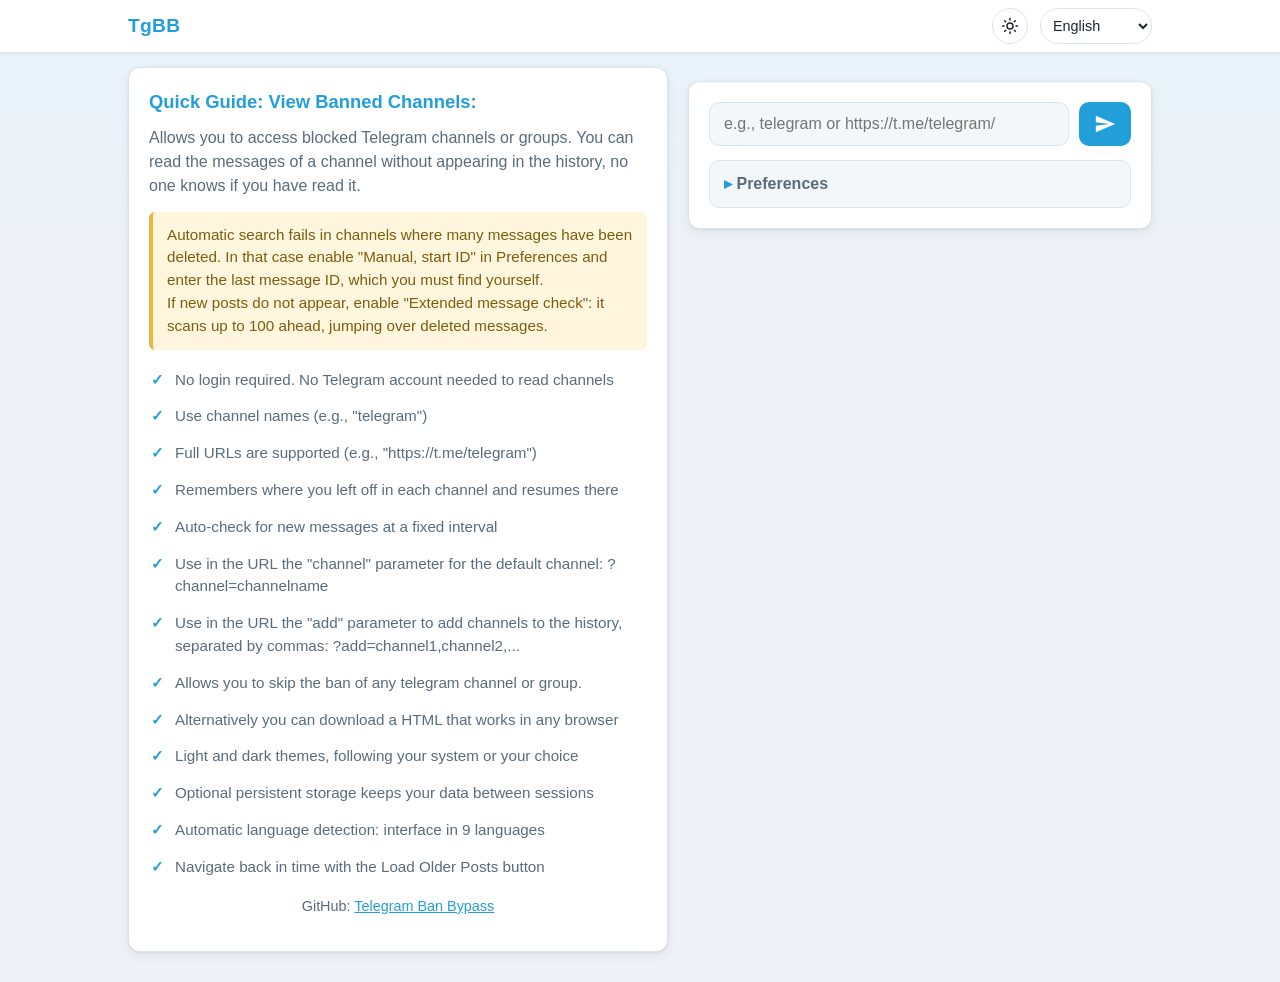
==== public/index.html @ aa1775ae "fix: iframeMonitor only hides feed embeds, never hidden probes The monitor scanned every iframe[src*" ====
<!DOCTYPE html>
<html>
<head>
    <meta charset="UTF-8">
    <meta name="viewport" content="width=device-width, initial-scale=1.0">
    <meta name="description" content="Allows you to skip the ban of any telegram channel or group. You can read the messages of a channel without appearing in the history, no one knows if you have read it.">
    <meta name="author" content="github.com/FranBarInstance">
    <meta name="theme-color" content="#229ED9">
    <meta name="application-name" content="Telegram Ban Bypass" />
    <meta name="mobile-web-app-capable" content="yes" />
    <meta name="apple-mobile-web-app-capable" content="yes">
    <meta name="apple-mobile-web-app-status-bar-style" content="black">
    <link rel="icon" href="favicon.ico" type="image/ico">
    <link rel="manifest" href="manifest.json">
    <link rel="preload" href="https://telegram.org/js/telegram-widget.js?22" as="script">
    <script>
        (function () {
            var known = ['es', 'en', 'ru', 'pt', 'de', 'fr', 'it', 'pl', 'nl'];
            var lang = '';
            try {
                lang = sessionStorage.getItem('preferredLanguage') ||
                       localStorage.getItem('preferredLanguage') || '';
            } catch (e) { /* storage unavailable */ }
            if (known.indexOf(lang) < 0) {
                lang = (navigator.language || 'en').split('-')[0];
                if (known.indexOf(lang) < 0) lang = 'en';
            }
            document.documentElement.lang = lang;
        })();
        try {
            // Read the stored theme preference before the stylesheet loads
            // to avoid a flash of the wrong theme. Absent value = system.
            var savedTheme = sessionStorage.getItem('tgTheme') || localStorage.getItem('tgTheme');
            if (savedTheme === 'light' || savedTheme === 'dark') {
                document.documentElement.dataset.theme = savedTheme;
            }
        } catch (e) { /* storage unavailable */ }
    </script>
    <title>Telegram Ban Bypass - Avoid blocking the Telegram channel or group</title>
    <style>
:root {
    color-scheme: light;
    --bg: #eef2f6;
    --bg-gradient: linear-gradient(180deg, #e7f3fb 0%, #eef2f6 240px);
    --surface: #ffffff;
    --surface-soft: #f4f7fa;
    --text: #1c2733;
    --text-soft: #5b6b7b;
    --border: #dce4ec;
    --accent: #229ED9;
    --accent-strong: #1685bd;
    --accent-soft: #e3f2fb;
    --danger: #d9534f;
    --danger-soft: #fdecec;
    --note-bg: #fff6dd;
    --note-border: #e6b93c;
    --note-text: #7a5d10;
    --ok-bg: #e2f4e7;
    --ok-text: #1e6b34;
    --success: #2fae5f;
    --radius: 12px;
    --shadow: 0 1px 3px rgba(16, 34, 53, 0.08), 0 4px 14px rgba(16, 34, 53, 0.06);
    --font: -apple-system, BlinkMacSystemFont, "Segoe UI", Roboto, "Helvetica Neue", Arial, sans-serif;
}
/* Explicit user choice from the theme toggle */
:root[data-theme="dark"] {
    color-scheme: dark;
    --bg: #0e1621;
    --bg-gradient: linear-gradient(180deg, #17212b 0%, #0e1621 240px);
    --surface: #17212b;
    --surface-soft: #1d2a38;
    --text: #e9eef4;
    --text-soft: #9fb0c0;
    --border: #2b3a4a;
    --accent: #229ED9;
    --accent-strong: #3fb0e6;
    --accent-soft: #1b3247;
    --danger: #e0716d;
    --danger-soft: #3a2324;
    --note-bg: #33301f;
    --note-border: #a8892e;
    --note-text: #e8d49a;
    --ok-bg: #1e3527;
    --ok-text: #8fd6a4;
    --success: #43bd72;
    --shadow: 0 1px 3px rgba(0, 0, 0, 0.4), 0 4px 14px rgba(0, 0, 0, 0.3);
}
@media (prefers-color-scheme: dark) {
    :root:not([data-theme="light"]) {
        color-scheme: dark;
        --bg: #0e1621;
        --bg-gradient: linear-gradient(180deg, #17212b 0%, #0e1621 240px);
        --surface: #17212b;
        --surface-soft: #1d2a38;
        --text: #e9eef4;
        --text-soft: #9fb0c0;
        --border: #2b3a4a;
        --accent: #229ED9;
        --accent-strong: #3fb0e6;
        --accent-soft: #1b3247;
        --danger: #e0716d;
        --danger-soft: #3a2324;
        --note-bg: #33301f;
        --note-border: #a8892e;
        --note-text: #e8d49a;
        --ok-bg: #1e3527;
        --ok-text: #8fd6a4;
        --success: #43bd72;
        --shadow: 0 1px 3px rgba(0, 0, 0, 0.4), 0 4px 14px rgba(0, 0, 0, 0.3);
    }
}
* {
    box-sizing: border-box;
}
body {
    margin: 0;
    padding: 16px;
    font-family: var(--font);
    background: var(--bg);
    background-image: var(--bg-gradient);
    background-attachment: fixed;
    color: var(--text);
    line-height: 1.5;
    -webkit-text-size-adjust: 100%;
}
main {
    max-width: 620px;
    margin: 0 auto;
}
.toolbar {
    position: sticky;
    top: 0;
    z-index: 10;
    background: var(--surface);
    border-bottom: 1px solid var(--border);
    box-shadow: 0 1px 4px rgba(16, 34, 53, 0.06);
    margin: -16px -16px 0;
    padding: 0 16px;
}
.toolbar-inner {
    max-width: 620px;
    margin: 0 auto;
    display: flex;
    justify-content: space-between;
    align-items: center;
    gap: 12px;
    min-height: 52px;
}
.brand {
    font-size: 1.2em;
    font-weight: 800;
    color: var(--accent);
    letter-spacing: 0.3px;
    white-space: nowrap;
    text-decoration: none;
}
.brand:hover {
    text-decoration: underline;
}
.toolbar-right {
    display: flex;
    align-items: center;
    gap: 12px;
    min-width: 0;
}
.toolbar-channel {
    font-weight: 700;
    color: var(--text);
    max-width: 40vw;
    overflow: hidden;
    text-overflow: ellipsis;
    white-space: nowrap;
}
.language-selector {
    font-family: inherit;
    font-size: 0.9em;
    color: var(--text);
    background: var(--surface);
    border: 1px solid var(--border);
    border-radius: 999px;
    padding: 5px 8px;
    min-height: 36px;
    cursor: pointer;
    max-width: 130px;
}
.language-selector:hover,
.language-selector:focus {
    outline: none;
    border-color: var(--accent);
    color: var(--accent);
}
.theme-toggle {
    display: inline-flex;
    align-items: center;
    justify-content: center;
    flex: none;
    width: 36px;
    height: 36px;
    padding: 0;
    color: var(--text);
    background: var(--surface);
    border: 1px solid var(--border);
    border-radius: 999px;
    cursor: pointer;
    transition: border-color 0.15s ease, color 0.15s ease;
}
.theme-toggle:hover,
.theme-toggle:focus {
    outline: none;
    border-color: var(--accent);
    color: var(--accent);
}
.theme-toggle .icon-moon {
    display: none;
}
.theme-toggle.is-dark .icon-sun {
    display: none;
}
.theme-toggle.is-dark .icon-moon {
    display: block;
}
.card {
    background: var(--surface);
    border: 1px solid var(--border);
    border-radius: var(--radius);
    box-shadow: var(--shadow);
    padding: 20px;
    margin: 14px 0;
}
.input-card label {
    display: block;
    font-weight: 600;
    margin-bottom: 8px;
}
.input-card input[type="text"] {
    width: 100%;
    padding: 12px 14px;
    font-size: 16px;
    font-family: inherit;
    color: var(--text);
    background: var(--surface-soft);
    border: 1px solid var(--border);
    border-radius: 10px;
    margin-bottom: 14px;
}
.input-card input:focus {
    outline: none;
    border-color: var(--accent);
    box-shadow: 0 0 0 3px var(--accent-soft);
}
.prefs {
    margin-top: 14px;
    border: 1px solid var(--border);
    border-radius: 10px;
    background: var(--surface-soft);
}
.prefs summary {
    padding: 11px 14px;
    font-weight: 600;
    color: var(--text-soft);
    cursor: pointer;
    list-style: none;
}
.prefs summary::before {
    content: "▸ ";
    color: var(--accent);
}
.prefs[open] summary::before {
    content: "▾ ";
}
.prefs .pref-row,
.prefs .pref-autocheck-row {
    display: flex;
    align-items: center;
    gap: 8px;
    padding: 7px 14px;
    font-size: 0.95em;
    color: var(--text);
    cursor: pointer;
}
.prefs .pref-check {
    display: flex;
    align-items: center;
    gap: 8px;
    cursor: pointer;
    font-size: 0.95em;
}
.prefs input[type="checkbox"],
.prefs input[type="radio"] {
    accent-color: var(--success);
    width: 16px;
    height: 16px;
    cursor: pointer;
}
.pref-autocheck-row,
.pref-startid-row,
.pref-deepcheck-row {
    flex-wrap: wrap;
    cursor: default;
}
.autocheck-interval,
.startid-value,
.deepcheck-max {
    display: flex;
    align-items: center;
    gap: 6px;
    margin-left: auto;
    font-size: 0.9em;
    color: var(--text-soft);
}
.autocheck-interval input,
.startid-value input,
.deepcheck-max input {
    padding: 6px 8px;
    font-size: 14px;
    font-family: inherit;
    color: var(--text);
    background: var(--surface);
    border: 1px solid var(--border);
    border-radius: 8px;
}
.autocheck-interval input {
    width: 70px;
}
.deepcheck-max input {
    width: 70px;
}
.startid-value input {
    width: 95px;
}
.autocheck-interval input:disabled,
.startid-value input:disabled {
    opacity: 0.5;
    cursor: not-allowed;
}
.channel-row {
    display: flex;
    gap: 10px;
    margin-bottom: 14px;
}
.channel-row input[type="text"] {
    flex: 1;
    min-width: 0;
    margin-bottom: 0;
}
.widget-load-more-button {
    display: block;
    width: 100%;
    padding: 13px 16px;
    font-size: 16px;
    font-family: inherit;
    font-weight: 600;
    color: #ffffff;
    background: var(--accent);
    border: none;
    border-radius: 10px;
    cursor: pointer;
    transition: background-color 0.15s ease;
}
.load-channel-btn {
    flex: none;
    width: 52px;
    display: flex;
    align-items: center;
    justify-content: center;
    color: #ffffff;
    background: var(--accent);
    border: none;
    border-radius: 10px;
    cursor: pointer;
    transition: background-color 0.15s ease;
}
.widget-load-more-button:hover {
    background: var(--accent-strong);
}
.load-channel-btn:hover {
    background: var(--accent-strong);
}
.load-channel-btn:disabled {
    background: var(--border);
    color: var(--text-soft);
    cursor: not-allowed;
}
.widget-load-more-button {
    margin: 18px 0;
    background: var(--surface);
    color: var(--accent);
    border: 1px solid var(--accent);
}
#checkNewBtn {
    margin-bottom: 12px;
}
.widget-load-more-button:hover {
    background: var(--accent-soft);
}
.widget-load-more-button:disabled {
    opacity: 0.6;
    cursor: default;
}
.stop-search-btn {
    display: block;
    width: 100%;
    margin: 12px 0 18px;
    padding: 13px 16px;
    font-size: 16px;
    font-family: inherit;
    font-weight: 600;
    color: #ffffff;
    background: var(--danger);
    border: none;
    border-radius: 10px;
    cursor: pointer;
    transition: background-color 0.15s ease;
}
.stop-search-btn:hover {
    filter: brightness(0.92);
}
.stop-search-btn:disabled {
    opacity: 0.6;
    cursor: default;
}
.research-btn {
    display: block;
    width: 100%;
    margin: 0 0 70px;
    padding: 11px 16px;
    font-size: 14px;
    font-family: inherit;
    font-weight: 600;
    color: var(--accent);
    background: var(--surface);
    border: 1px solid var(--accent);
    border-radius: 10px;
    cursor: pointer;
    transition: background-color 0.15s ease;
}
.research-btn:hover {
    background: var(--accent-soft);
}
#saved-channels-list {
    list-style: none;
    padding: 0;
    margin: 0;
}
#saved-channels-list li {
    display: flex;
    justify-content: space-between;
    align-items: center;
    gap: 10px;
    padding: 10px 4px;
    border-bottom: 1px solid var(--border);
}
#saved-channels-list li:last-child {
    border-bottom: none;
}
#saved-channels-list li span {
    color: var(--accent);
    font-weight: 500;
    cursor: pointer;
    overflow-wrap: anywhere;
}
#saved-channels-list li span:hover {
    text-decoration: underline;
}
#saved-channels-list button {
    flex-shrink: 0;
    min-height: 40px;
    min-width: 44px;
    padding: 8px 14px;
    font-size: 14px;
    color: var(--danger);
    background: transparent;
    border: 1px solid var(--danger);
    border-radius: 8px;
    cursor: pointer;
}
#saved-channels-list button:hover {
    background: var(--danger-soft);
}
.current-channel {
    background: var(--accent-soft);
    border: 1px solid var(--accent);
    color: var(--text);
    padding: 12px 16px;
    border-radius: 10px;
    text-align: center;
    margin: 14px 0;
    overflow-wrap: anywhere;
}
.current-channel.flash-ok {
    background: var(--ok-bg);
    color: var(--ok-text);
}
.loading {
    background: var(--surface);
    border: 1px solid var(--border);
    color: var(--text-soft);
    font-style: italic;
    text-align: center;
    padding: 14px;
    border-radius: 10px;
    margin: 14px 0;
}
.error {
    background: var(--danger-soft);
    border: 1px solid var(--danger);
    color: var(--danger);
    text-align: center;
    padding: 14px;
    border-radius: 10px;
    margin: 14px 0;
}
#widget-container {
    margin-top: 14px;
}
iframe[src*="t.me"] {
    margin-bottom: 10px;
    border-radius: 8px;
    max-width: 100%;
}
.tips h3 {
    margin: 0 0 10px;
    font-size: 1.15em;
    color: var(--accent);
}
.tips p {
    margin: 0 0 14px;
    color: var(--text-soft);
}
.search-info {
    background: var(--note-bg);
    border-left: 4px solid var(--note-border);
    border-radius: 6px;
    padding: 12px 14px;
    margin-bottom: 16px;
}
.search-info p {
    margin: 0;
    color: var(--note-text);
    font-size: 0.95em;
}
.tips ul {
    list-style: none;
    padding: 0;
    margin: 0 0 14px;
}
.tips li {
    position: relative;
    padding: 3px 0 3px 26px;
    margin-bottom: 8px;
    color: var(--text-soft);
    font-size: 0.95em;
}
.tips li::before {
    content: "\2713";
    position: absolute;
    left: 2px;
    color: var(--accent);
    font-weight: 700;
}
.github-link {
    text-align: center;
    font-size: 0.9em;
}
.github-link a {
    color: var(--accent);
}
@media (min-width: 1000px) {
    main {
        max-width: 1024px;
        display: flex;
        flex-direction: row-reverse;
        align-items: flex-start;
        gap: 20px;
    }
    .toolbar-inner {
        max-width: 1024px;
    }
    .content {
        flex: 0 0 540px;
        min-width: 0;
    }
    .sidebar {
        flex: 1;
        min-width: 0;
        position: sticky;
        top: 67px;
    }
}
@media (max-width: 600px) {
    body {
        padding: 10px;
    }
    .toolbar {
        margin: -10px -10px 0;
        padding: 0 10px;
    }
    .toolbar-inner {
        min-height: 48px;
    }
    .brand {
        font-size: 1.1em;
    }
    .toolbar-right {
        gap: 8px;
    }
    .toolbar-channel {
        max-width: 26vw;
    }
    .card {
        padding: 16px;
        margin: 10px 0;
    }
}
    </style>
</head>
<body>
    <header class="toolbar">
        <div class="toolbar-inner">
            <a class="brand" href="https://github.com/FranBarInstance/Telegram-Ban-Bypass" target="_blank" rel="noopener">TgBB</a>
            <div class="toolbar-right">
                <span id="toolbar-channel" class="toolbar-channel" style="display: none;"></span>
                <button type="button" id="theme-toggle" class="theme-toggle" aria-label="Theme">
                    <svg class="icon-sun" viewBox="0 0 24 24" width="18" height="18" fill="none" stroke="currentColor" stroke-width="2" stroke-linecap="round" aria-hidden="true">
                        <circle cx="12" cy="12" r="4"></circle>
                        <path d="M12 2v2M12 20v2M4.9 4.9l1.4 1.4M17.7 17.7l1.4 1.4M2 12h2M20 12h2M4.9 19.1l1.4-1.4M17.7 6.3l1.4-1.4"></path>
                    </svg>
                    <svg class="icon-moon" viewBox="0 0 24 24" width="18" height="18" fill="currentColor" aria-hidden="true">
                        <path d="M21 12.8A9 9 0 1 1 11.2 3a7 7 0 0 0 9.8 9.8z"/>
                    </svg>
                </button>
                <select id="lang-select" class="language-selector" aria-label="Language" onchange="changeLanguage(this.value)">
                    <option value="es">Español</option>
                    <option value="en">English</option>
                    <option value="ru">Русский</option>
                    <option value="pt">Português</option>
                    <option value="de">Deutsch</option>
                    <option value="fr">Français</option>
                    <option value="it">Italiano</option>
                    <option value="pl">Polski</option>
                    <option value="nl">Nederlands</option>
                </select>
            </div>
        </div>
    </header>
    <main>
        <aside class="sidebar">
            <section class="card input-card">
                <div class="channel-row">
                    <input type="text" id="channel-input" placeholder="e.g., telegram or https://t.me/telegram/">
                    <button type="button" id="load-channel-btn" class="load-channel-btn" title="Load" aria-label="Load">
                        <svg viewBox="0 0 24 24" width="22" height="22" fill="currentColor" aria-hidden="true">
                            <path d="M2 21 23 12 2 3v7l15 2-15 2v7z"/>
                        </svg>
                    </button>
                </div>
                <details class="prefs">
                    <summary id="prefsTitle"></summary>
                    <label class="pref-row">
                        <input type="checkbox" id="pref-cookies">
                        <span id="prefCookiesLabel"></span>
                    </label>
                    <div class="pref-row pref-startid-row">
                        <label class="pref-check">
                            <input type="checkbox" id="pref-startid">
                            <span id="prefStartIdLabel"></span>
                        </label>
                        <div class="startid-value">
                            <input type="number" id="start-id-input" min="1" disabled>
                        </div>
                    </div>
                    <div class="pref-row pref-autocheck-row">
                        <label class="pref-check">
                            <input type="checkbox" id="pref-autocheck">
                            <span id="prefAutoCheckLabel"></span>
                        </label>
                        <div class="autocheck-interval">
                            <input type="number" id="autocheck-interval" min="10" step="5" value="60">
                            <span id="secondsLabel"></span>
                        </div>
                    </div>
                    <div class="pref-row pref-deepcheck-row">
                        <label class="pref-check">
                            <input type="checkbox" id="pref-deepcheck">
                            <span id="prefDeepCheckLabel"></span>
                        </label>
                        <div class="deepcheck-max">
                            <input type="number" id="deepcheck-max" min="1" max="1000" step="1" value="100">
                            <span id="deepCheckMaxLabel"></span>
                        </div>
                    </div>
                </details>
            </section>
            <section class="card saved-channels" style="display: none;">
                <ul id="saved-channels-list"></ul>
            </section>
        </aside>
        <div class="content">
            <div id="current-channel" class="current-channel" style="display: none;"></div>
            <button type="button" class="stop-search-btn" id="stop-search-btn" style="display: none;"></button>
            <button class="widget-load-more-button" style="display: none;" id="loadMoreBtn"></button>
            <div id="widget-container"></div>
            <button class="widget-load-more-button" style="display: none;" id="checkNewBtn"></button>
            <button type="button" class="research-btn" id="reSearchBtn" style="display: none;"></button>
            <div id="loading" class="loading" style="display: none;"></div>
            <div id="error" class="error" style="display: none;"></div>
            <section class="card tips" id="tips-card">
                <h3 id="quickGuideTitle"></h3>
                <p id="quickGuideDescription"></p>
                <div class="search-info" id="searchInfo">
                    <p id="searchInfoText"></p>
                    <p id="deepCheckInfoText"></p>
                </div>
                <ul id="featuresList"></ul>
                <p class="github-link">GitHub: <a href="https://github.com/FranBarInstance/Telegram-Ban-Bypass" target="_blank">Telegram Ban Bypass</a></p>
            </section>
        </div>
    </main>
    <div class="for-caching" style="display: none;">
        <script async src="https://telegram.org/js/telegram-widget.js?22" data-telegram-post="telegram/0" data-width="100%"></script>
    </div>
    <script>
        // Base language is English: keep translated strings similar in length
        // to the English ones so the layout does not break.
        const translations = {
            en: {
                enterChannel: "Telegram Channel:",
                loadChannel: "Load",
                loading: "Loading...",
                checking: "Checking...",
                startingAutoSearch: "Starting automatic search...",
                searchingInitialRange: "Searching initial range...",
                testingMessage: "Testing message",
                rangeFound: "Range found:",
                verifyingLastMessage: "Verifying last message:",
                noValidMessages: "No valid messages found",
                channelTooLarge: "Channel too large for automatic search. Use manual Start ID mode.",
                stopSearch: "Stop search",
                searchStopped: "Search stopped",
                reSearch: "Search again",
                progressSaved: "Progress saved:",
                resumingProgress: "Resuming from saved progress:",
                channelProbablyMissing: "Channel not found. It may not exist or be private.",
                currentlyViewing: "Currently viewing:",
                latestPostId: "Latest post ID:",
                searchCompleted: "✅ Search completed. Last message:",
                loadMore: "Load Older Posts",
                checkNew: "Check for New Messages",
                noNew: "No new messages",
                prefs: "Preferences",
                allowCookies: "Persistent cookies",
                manualMode: "Manual, start ID",
                autoCheckLabel: "Auto-check messages",
                seconds: "seconds",
                deepCheck: "Extended message check",
                deepCheckTip: "Extends \"Check for New Messages\" to 100 posts ahead",
                deepCheckInfo: "If new posts do not appear, enable \"Extended message check\": it scans up to 100 ahead, jumping over deleted messages.",
                deepCheckMaxLabel: "posts ahead",
                themeToDark: "Switch to dark mode",
                themeToLight: "Switch to light mode",
                startIdRequired: "Please enter a Start ID (or uncheck it for automatic search)",
                invalidStartId: "Invalid start ID",
                invalidChannel: "Please enter a valid channel name",
                quickGuideTitle: "Quick Guide: View Banned Channels:",
                quickGuideDescription: "Allows you to access blocked Telegram channels or groups. You can read the messages of a channel without appearing in the history, no one knows if you have read it.",
                searchInfoText: "Automatic search fails in channels where many messages have been deleted. In that case enable \"Manual, start ID\" in Preferences and enter the last message ID, which you must find yourself.",
                features: [
                    "No login required. No Telegram account needed to read channels",
                    "Use channel names (e.g., \"telegram\")",
                    "Full URLs are supported (e.g., \"https://t.me/telegram\")",
                    "Remembers where you left off in each channel and resumes there",
                    "Auto-check for new messages at a fixed interval",
                    "Use in the URL the \"channel\" parameter for the default channel: ?channel=channelname",
                    "Use in the URL the \"add\" parameter to add channels to the history, separated by commas: ?add=channel1,channel2,...",
                    "Allows you to skip the ban of any telegram channel or group.",
                    "Alternatively you can download a HTML that works in any browser",
                    "Light and dark themes, following your system or your choice",
                    "Optional persistent storage keeps your data between sessions",
                    "Automatic language detection: interface in 9 languages",
                    "Navigate back in time with the Load Older Posts button"
                ]
            },
            es: {
                enterChannel: "Canal de Telegram:",
                loadChannel: "Load",
                loading: "Cargando...",
                checking: "Comprobando...",
                startingAutoSearch: "Iniciando búsqueda automática...",
                searchingInitialRange: "Buscando rango inicial...",
                testingMessage: "Probando mensaje",
                rangeFound: "Rango encontrado:",
                verifyingLastMessage: "Verificando último mensaje:",
                noValidMessages: "No hay mensajes válidos",
                channelTooLarge: "Canal demasiado grande para la búsqueda automática. Usa Start ID manual.",
                stopSearch: "Detener búsqueda",
                searchStopped: "Búsqueda detenida",
                reSearch: "Buscar de nuevo",
                progressSaved: "Progreso guardado:",
                resumingProgress: "Continuando desde el progreso:",
                channelProbablyMissing: "Canal no encontrado. Puede no existir o ser privado.",
                currentlyViewing: "Viendo actualmente:",
                latestPostId: "Último ID:",
                searchCompleted: "✅ Búsqueda completada. Último mensaje:",
                loadMore: "Cargar Mensajes Anteriores",
                checkNew: "Comprobar Nuevos Mensajes",
                noNew: "No hay mensajes nuevos",
                prefs: "Preferencias",
                allowCookies: "Cookies persistentes",
                manualMode: "Manual, start ID",
                autoCheckLabel: "Comprobación automática",
                seconds: "segundos",
                deepCheck: "Comprobación extendida",
                deepCheckTip: "Extiende \"Comprobar nuevos\" hasta 100 mensajes",
                deepCheckInfo: "Si no aparecen mensajes nuevos, activa \"Comprobación extendida\": explora hasta 100 por delante y salta borrados.",
                deepCheckMaxLabel: "mensajes",
                themeToDark: "Cambiar a modo oscuro",
                themeToLight: "Cambiar a modo claro",
                startIdRequired: "Introduce un Start ID (o desmárcalo para la búsqueda automática)",
                invalidStartId: "Start ID inválido",
                invalidChannel: "Introduce un nombre de canal válido",
                quickGuideTitle: "Guía Rápida: Ver Canales Bloqueados:",
                quickGuideDescription: "Permite acceder a canales o grupos bloqueados de Telegram. Puedes leer los mensajes de un canal sin aparecer en el historial, nadie sabe si lo has leído.",
                searchInfoText: "La búsqueda automática falla en canales donde se han borrado muchos mensajes. En ese caso activa \"Manual, start ID\" en Preferencias e introduce el ID del último mensaje, que debes encontrar tú.",
                features: [
                    "Sin inicio de sesión. No necesitas cuenta de Telegram para leer canales",
                    "Usa nombres de canal (ej: \"telegram\")",
                    "URLs completas son soportadas (ej: \"https://t.me/telegram\")",
                    "Recuerda dónde te quedaste en cada canal y retoma desde ahí",
                    "Comprueba mensajes nuevos automáticamente a intervalos",
                    "Usa en la URL el parámetro \"channel\" para el canal por defecto: ?channel=nombrecanal",
                    "Usa en la URL el parámetro \"add\" para añadir canales al historial, separados por comas: ?add=canal1,canal2,...",
                    "Permite saltarse el bloqueo de cualquier canal o grupo de telegram.",
                    "Puedes descargar un HTML que funciona en cualquier navegador",
                    "Temas claro y oscuro, según tu sistema o tu elección",
                    "El almacenamiento persistente opcional conserva tus datos",
                    "Detección automática de idioma: interfaz en 9 idiomas",
                    "Vuelve atrás en el tiempo con Cargar Mensajes Anteriores"
                ]
            },
            ru: {
                enterChannel: "Telegram-канал:",
                loadChannel: "Загрузить",
                loading: "Загрузка...",
                checking: "Проверка...",
                startingAutoSearch: "Автопоиск запущен...",
                searchingInitialRange: "Поиск начального диапазона...",
                testingMessage: "Проверка сообщения",
                rangeFound: "Диапазон найден:",
                verifyingLastMessage: "Проверка последнего сообщения:",
                noValidMessages: "Нет корректных сообщений",
                channelTooLarge: "Канал слишком большой для автопоиска. Используйте Start ID вручную.",
                stopSearch: "Остановить поиск",
                searchStopped: "Поиск остановлен",
                reSearch: "Искать заново",
                progressSaved: "Прогресс сохранён:",
                resumingProgress: "Продолжаю с сохранённого прогресса:",
                channelProbablyMissing: "Канал не найден. Возможно, не существует или приватный.",
                currentlyViewing: "Сейчас просматривается:",
                latestPostId: "Последний ID:",
                searchCompleted: "✅ Поиск завершён. Последнее сообщение:",
                loadMore: "Загрузить ранее",
                checkNew: "Проверить новые сообщения",
                noNew: "Нет новых сообщений",
                prefs: "Настройки",
                allowCookies: "Постоянные cookies",
                manualMode: "Manual, start ID",
                autoCheckLabel: "Автопроверка сообщений",
                seconds: "секунд",
                deepCheck: "Расширенная проверка",
                deepCheckTip: "Расширяет \"Проверить новые\" до 100 сообщений",
                deepCheckInfo: "Если новые сообщения не видны, включите \"Расширенная проверка\": ищет до 100 вперёд, пропуская удалённые.",
                deepCheckMaxLabel: "сообщений",
                themeToDark: "Тёмная тема",
                themeToLight: "Светлая тема",
                startIdRequired: "Укажите Start ID (или снимите отметку для автопоиска)",
                invalidStartId: "Неверный Start ID",
                invalidChannel: "Укажите корректное имя канала",
                quickGuideTitle: "Кратко: просмотр заблокированных каналов:",
                quickGuideDescription: "Позволяет читать заблокированные каналы и группы Telegram. Сообщения читаются без следа в истории, никто не узнает, что вы их читали.",
                searchInfoText: "Автопоиск не работает в каналах с множеством удалённых сообщений. Включите \"Manual, start ID\" в Настройках и укажите ID последнего сообщения, который нужно найти самому.",
                features: [
                    "Без входа. Аккаунт Telegram не нужен для чтения каналов",
                    "Используйте имя канала (напр. \"telegram\")",
                    "Полные URL тоже работают (напр. \"https://t.me/telegram\")",
                    "Запоминает, где вы остановились, и продолжает с этого места",
                    "Автопроверка новых сообщений по интервалу",
                    "Параметр \"channel\" в URL задаёт канал по умолчанию: ?channel=name",
                    "Параметр \"add\" в URL добавляет несколько каналов в историю через запятую: ?add=c1,c2,...",
                    "Обходит блокировку любого канала или группы Telegram.",
                    "Можно скачать HTML, работающий в любом браузере",
                    "Темы светлая и тёмная: по системе или по выбору",
                    "Необязательное постоянное хранение сохраняет ваши данные",
                    "Автоопределение языка: интерфейс на 9 языках",
                    "Возврат в прошлое кнопкой \"Загрузить ранее\""
                ]
            },
            pt: {
                enterChannel: "Canal do Telegram:",
                loadChannel: "Carregar",
                loading: "Carregando...",
                checking: "Verificando...",
                startingAutoSearch: "Iniciando busca automática...",
                searchingInitialRange: "Buscando faixa inicial...",
                testingMessage: "Testando mensagem",
                rangeFound: "Faixa encontrada:",
                verifyingLastMessage: "Verificando última mensagem:",
                noValidMessages: "Nenhuma mensagem válida",
                channelTooLarge: "Canal grande demais para a busca automática. Use Start ID manual.",
                stopSearch: "Parar busca",
                searchStopped: "Busca interrompida",
                reSearch: "Buscar novamente",
                progressSaved: "Progresso salvo:",
                resumingProgress: "Continuando do progresso salvo:",
                channelProbablyMissing: "Canal não encontrado. Pode não existir ou ser privado.",
                currentlyViewing: "Visualizando agora:",
                latestPostId: "ID mais recente:",
                searchCompleted: "✅ Busca concluída. Última mensagem:",
                loadMore: "Carregar Anteriores",
                checkNew: "Verificar Novas Mensagens",
                noNew: "Sem mensagens novas",
                prefs: "Preferências",
                allowCookies: "Cookies persistentes",
                manualMode: "Manual, start ID",
                autoCheckLabel: "Verificação automática",
                seconds: "segundos",
                deepCheck: "Verificação estendida",
                deepCheckTip: "Estende \"Verificar novas\" até 100 mensagens",
                deepCheckInfo: "Se novas mensagens não aparecerem, ative \"Verificação estendida\": examina até 100 à frente, pulando apagadas.",
                deepCheckMaxLabel: "mensagens",
                themeToDark: "Modo escuro",
                themeToLight: "Modo claro",
                startIdRequired: "Digite um Start ID (ou desmarque para busca automática)",
                invalidStartId: "Start ID inválido",
                invalidChannel: "Digite um nome de canal válido",
                quickGuideTitle: "Guia Rápido: Ver Canais Bloqueados:",
                quickGuideDescription: "Permite acessar canais ou grupos bloqueados do Telegram. Você lê as mensagens de um canal sem aparecer no histórico, ninguém sabe que você leu.",
                searchInfoText: "A busca automática falha em canais com muitas mensagens apagadas. Nesse caso ative \"Manual, start ID\" em Preferências e digite o ID da última mensagem, que você deve encontrar.",
                features: [
                    "Sem login. Não precisa de conta do Telegram para ler canais",
                    "Use nomes de canal (ex.: \"telegram\")",
                    "URLs completas são aceitas (ex.: \"https://t.me/telegram\")",
                    "Lembra onde você parou em cada canal e retoma de lá",
                    "Verifica mensagens novas em intervalos fixos",
                    "Use o parâmetro \"channel\" na URL para o canal padrão: ?channel=nome",
                    "Use o parâmetro \"add\" para adicionar canais ao histórico, separados por vírgula: ?add=c1,c2,...",
                    "Permite contornar o bloqueio de qualquer canal ou grupo do Telegram.",
                    "Você pode baixar um HTML que funciona em qualquer navegador",
                    "Temas claro e escuro: pelo sistema ou pela sua escolha",
                    "O armazenamento persistente opcional guarda seus dados",
                    "Detecção automática de idioma: interface em 9 idiomas",
                    "Volte no tempo com o botão \"Carregar Anteriores\""
                ]
            },
            de: {
                enterChannel: "Telegram-Kanal:",
                loadChannel: "Laden",
                loading: "Lädt...",
                checking: "Prüft...",
                startingAutoSearch: "Automatische Suche startet...",
                searchingInitialRange: "Anfangsbereich wird gesucht...",
                testingMessage: "Nachricht prüfen",
                rangeFound: "Bereich gefunden:",
                verifyingLastMessage: "Letzte Nachricht prüfen:",
                noValidMessages: "Keine gültigen Nachrichten",
                channelTooLarge: "Kanal zu groß für die automatische Suche. Start ID manuell nutzen.",
                stopSearch: "Suche stoppen",
                searchStopped: "Suche gestoppt",
                reSearch: "Erneut suchen",
                progressSaved: "Fortschritt gespeichert:",
                resumingProgress: "Fortsetzung bei gespeichertem Stand:",
                channelProbablyMissing: "Kanal nicht gefunden. Existiert er nicht oder ist privat?",
                currentlyViewing: "Aktuell angezeigt:",
                latestPostId: "Letzte ID:",
                searchCompleted: "✅ Suche abgeschlossen. Letzte Nachricht:",
                loadMore: "Ältere laden",
                checkNew: "Neue Nachrichten prüfen",
                noNew: "Keine neuen Nachrichten",
                prefs: "Einstellungen",
                allowCookies: "Persistente Cookies",
                manualMode: "Manual, start ID",
                autoCheckLabel: "Auto-Prüfung",
                seconds: "Sekunden",
                deepCheck: "Erweiterte Prüfung",
                deepCheckTip: "Erweitert \"Neue prüfen\" auf 100 Beiträge",
                deepCheckInfo: "Falls keine neuen Nachrichten erscheinen, aktiviere \"Erweiterte Prüfung\": prüft bis 100 voraus, überspringt gelöschte.",
                deepCheckMaxLabel: "Beiträge",
                themeToDark: "Dunkler Modus",
                themeToLight: "Heller Modus",
                startIdRequired: "Start ID eingeben (oder Automatik ohne Start ID)",
                invalidStartId: "Ungültige Start ID",
                invalidChannel: "Bitte gültigen Kanalnamen eingeben",
                quickGuideTitle: "Kurzanleitung: Gesperrte Kanäle:",
                quickGuideDescription: "Ermöglicht Zugriff auf gesperrte Telegram-Kanäle oder -Gruppen. Du liest Kanalnachrichten ohne in der Historie aufzutauchen, niemand sieht, dass du gelesen hast.",
                searchInfoText: "Die Automatik scheitert in Kanälen mit vielen gelöschten Nachrichten. Aktiviere dann \"Manual, start ID\" in den Einstellungen und gib die letzte Nachrichten-ID ein, die du selbst finden musst.",
                features: [
                    "Kein Login. Kein Telegram-Konto zum Lesen nötig",
                    "Kanalnamen nutzen (z. B. \"telegram\")",
                    "Volle URLs werden unterstützt (z. B. \"https://t.me/telegram\")",
                    "Merkt, wo du aufgehört hast, und setzt dort fort",
                    "Auto-Prüfung auf neue Nachrichten in Intervallen",
                    "URL-Parameter \"channel\" setzt den Standardkanal: ?channel=name",
                    "URL-Parameter \"add\" fügt dem Verlauf Kanäle hinzu, durch Kommas getrennt: ?add=k1,k2,...",
                    "Umgeht die Sperre von Telegram-Kanälen und -Gruppen.",
                    "Alternativ: ein HTML für jeden Browser herunterladen",
                    "Heller und dunkler Modus: nach System oder Wahl",
                    "Optionaler dauerhafter Speicher behält deine Daten",
                    "Automatische Sprachwahl: Oberfläche in 9 Sprachen",
                    "Blättere zurück mit der Schaltfläche \"Ältere laden\""
                ]
            },
            fr: {
                enterChannel: "Canal Telegram:",
                loadChannel: "Charger",
                loading: "Chargement...",
                checking: "Vérification...",
                startingAutoSearch: "Recherche automatique...",
                searchingInitialRange: "Recherche de la plage initiale...",
                testingMessage: "Test du message",
                rangeFound: "Plage trouvée:",
                verifyingLastMessage: "Vérification du dernier message:",
                noValidMessages: "Aucun message valide",
                channelTooLarge: "Canal trop grand pour la recherche automatique. Utilisez Start ID.",
                stopSearch: "Arrêter la recherche",
                searchStopped: "Recherche arrêtée",
                reSearch: "Chercher à nouveau",
                progressSaved: "Progression enregistrée :",
                resumingProgress: "Reprise depuis la progression :",
                channelProbablyMissing: "Canal introuvable. Il n'existe peut-être pas ou est privé.",
                currentlyViewing: "Consultation actuelle:",
                latestPostId: "Dernier ID:",
                searchCompleted: "✅ Recherche terminée. Dernier message:",
                loadMore: "Messages précédents",
                checkNew: "Vérifier les nouveaux messages",
                noNew: "Aucun nouveau message",
                prefs: "Préférences",
                allowCookies: "Cookies persistants",
                manualMode: "Manual, start ID",
                autoCheckLabel: "Vérification auto",
                seconds: "secondes",
                deepCheck: "Vérification étendue",
                deepCheckTip: "Étend \"Vérifier les nouveaux\" à 100 messages",
                deepCheckInfo: "Si aucun nouveau message n'apparaît, activez \"Vérification étendue\" : scanne jusqu'à 100 en avance, saute les supprimés.",
                deepCheckMaxLabel: "messages",
                themeToDark: "Mode sombre",
                themeToLight: "Mode clair",
                startIdRequired: "Saisissez un Start ID (ou décochez pour la recherche auto)",
                invalidStartId: "Start ID invalide",
                invalidChannel: "Saisissez un nom de canal valide",
                quickGuideTitle: "Guide rapide: voir les canaux bannis:",
                quickGuideDescription: "Permet d'accéder aux canaux ou groupes Telegram bloqués. Vous lisez les messages sans apparaître dans l'historique, personne ne sait que vous avez lu.",
                searchInfoText: "La recherche échoue dans les canaux avec beaucoup de messages supprimés. Activez alors \"Manual, start ID\" dans Préférences et saisissez l'ID du dernier message, que vous devez trouver.",
                features: [
                    "Sans connexion. Aucun compte Telegram requis",
                    "Utilisez les noms de canal (ex. \"telegram\")",
                    "URLs complètes acceptées (ex. \"https://t.me/telegram\")",
                    "Retient où vous vous êtes arrêté et reprend ici",
                    "Vérification automatique des nouveaux messages",
                    "Paramètre \"channel\" dans l'URL pour le canal par défaut: ?channel=nom",
                    "Paramètre \"add\" pour ajouter des canaux à l'historique, séparés par virgules: ?add=c1,c2,...",
                    "Contourne le bannissement de tout canal ou groupe Telegram.",
                    "Vous pouvez aussi télécharger un HTML lisible partout",
                    "Thèmes clair et sombre : système ou choix manuel",
                    "Stockage persistant optionnel : vos données sont gardées",
                    "Détection automatique : interface en 9 langues",
                    "Remontez le temps avec \"Messages précédents\""
                ]
            },
            it: {
                enterChannel: "Canale Telegram:",
                loadChannel: "Carica",
                loading: "Caricamento...",
                checking: "Verifica...",
                startingAutoSearch: "Ricerca automatica...",
                searchingInitialRange: "Ricerca intervallo iniziale...",
                testingMessage: "Prova messaggio",
                rangeFound: "Intervallo trovato:",
                verifyingLastMessage: "Verifica ultimo messaggio:",
                noValidMessages: "Nessun messaggio valido",
                channelTooLarge: "Canale troppo grande per la ricerca automatica. Usa Start ID manuale.",
                stopSearch: "Ferma ricerca",
                searchStopped: "Ricerca interrotta",
                reSearch: "Cerca di nuovo",
                progressSaved: "Progresso salvato:",
                resumingProgress: "Ripresa dal progresso salvato:",
                channelProbablyMissing: "Canale non trovato. Potrebbe non esistere o essere privato.",
                currentlyViewing: "Al momento visualizzi:",
                latestPostId: "Ultimo ID:",
                searchCompleted: "✅ Ricerca completata. Ultimo messaggio:",
                loadMore: "Carica precedenti",
                checkNew: "Controlla nuovi messaggi",
                noNew: "Nessun nuovo messaggio",
                prefs: "Preferenze",
                allowCookies: "Cookie persistenti",
                manualMode: "Manual, start ID",
                autoCheckLabel: "Controllo automatico",
                seconds: "secondi",
                deepCheck: "Controllo esteso",
                deepCheckTip: "Estende \"Controlla nuovi\" fino a 100 messaggi",
                deepCheckInfo: "Se non compaiono nuovi messaggi, attiva \"Controllo esteso\": scansiona fino a 100 avanti, saltando gli eliminati.",
                deepCheckMaxLabel: "messaggi",
                themeToDark: "Tema scuro",
                themeToLight: "Tema chiaro",
                startIdRequired: "Inserisci uno Start ID (o deseleziona per la ricerca auto)",
                invalidStartId: "Start ID non valido",
                invalidChannel: "Inserisci un nome canale valido",
                quickGuideTitle: "Guida rapida: canali bannati:",
                quickGuideDescription: "Permette di accedere a canali o gruppi Telegram bloccati. Leggi i messaggi senza comparire nella cronologia, nessuno sa che hai letto.",
                searchInfoText: "La ricerca automatica fallisce nei canali con molti messaggi eliminati. Attiva \"Manual, start ID\" in Preferenze e inserisci l'ID dell'ultimo messaggio, che devi trovare tu.",
                features: [
                    "Senza login. Nessun account Telegram per leggere",
                    "Usa i nomi dei canali (es. \"telegram\")",
                    "URL complete supportate (es. \"https://t.me/telegram\")",
                    "Ricorda dove eri arrivato in ogni canale e riprende da lì",
                    "Controllo automatico a intervalli regolari",
                    "Parametro \"channel\" nell'URL per il canale predefinito: ?channel=nome",
                    "Parametro \"add\" per aggiungere canali alla cronologia, separati da virgole: ?add=c1,c2,...",
                    "Aggira il ban di qualsiasi canale o gruppo Telegram.",
                    "Puoi scaricare un HTML che funziona in ogni browser",
                    "Temi chiari e scuri: di sistema o a tua scelta",
                    "L'archiviazione persistente opzionale conserva i dati",
                    "Rilevamento automatico: interfaccia in 9 lingue",
                    "Torna indietro nel tempo con \"Carica precedenti\""
                ]
            },
            pl: {
                enterChannel: "Kanał Telegram:",
                loadChannel: "Wczytaj",
                loading: "Wczytywanie...",
                checking: "Sprawdzanie...",
                startingAutoSearch: "Wyszukiwanie automatyczne...",
                searchingInitialRange: "Szukanie zakresu początkowego...",
                testingMessage: "Sprawdzanie wiadomości",
                rangeFound: "Znaleziono zakres:",
                verifyingLastMessage: "Sprawdzanie ostatniej wiadomości:",
                noValidMessages: "Brak poprawnych wiadomości",
                channelTooLarge: "Kanał zbyt duży do wyszukiwania. Użyj Start ID ręcznie.",
                stopSearch: "Zatrzymaj szukanie",
                searchStopped: "Wyszukiwanie zatrzymane",
                reSearch: "Szukaj ponownie",
                progressSaved: "Zapisano postęp:",
                resumingProgress: "Wznawiam od zapisanego postępu:",
                channelProbablyMissing: "Nie znaleziono kanału. Może nie istnieć lub być prywatny.",
                currentlyViewing: "Aktualnie oglądasz:",
                latestPostId: "Ostatnie ID:",
                searchCompleted: "✅ Szukanie zakończone. Ostatnia wiadomość:",
                loadMore: "Wczytaj starsze",
                checkNew: "Sprawdź nowe wiadomości",
                noNew: "Brak nowych wiadomości",
                prefs: "Preferencje",
                allowCookies: "Stałe cookies",
                manualMode: "Manual, start ID",
                autoCheckLabel: "Auto-sprawdzanie",
                seconds: "sekund",
                deepCheck: "Szersze sprawdzanie",
                deepCheckTip: "Szerzej \"Sprawdź nowe\" do 100 wiadomości",
                deepCheckInfo: "Gdy nowe wiadomości nie pojawiają się, włącz \"Szersze sprawdzanie\": skanuje do 100 do przodu, pomijając usunięte.",
                deepCheckMaxLabel: "wiadomości",
                themeToDark: "Tryb ciemny",
                themeToLight: "Tryb jasny",
                startIdRequired: "Podaj Start ID (lub odznacz dla szukania auto)",
                invalidStartId: "Nieprawidłowe Start ID",
                invalidChannel: "Podaj poprawną nazwę kanału",
                quickGuideTitle: "Krótki poradnik: zbanowane kanały:",
                quickGuideDescription: "Umożliwia dostęp do zablokowanych kanałów i grup Telegram. Czytasz wiadomości bez śladu w historii, nikt nie wie, że czytałeś.",
                searchInfoText: "Wyszukiwanie auto zawodzi w kanałach z wieloma usuniętymi wiadomościami. Włącz wtedy \"Manual, start ID\" w Preferencjach i podaj ID ostatniej wiadomości, które musisz znaleźć sam.",
                features: [
                    "Bez logowania. Konto Telegram niepotrzebne do czytania",
                    "Używaj nazw kanałów (np. \"telegram\")",
                    "Pełne adresy URL też działają (np. \"https://t.me/telegram\")",
                    "Pamięta, gdzie skończyłeś, i wznawia stamtąd",
                    "Auto-sprawdzanie nowych wiadomości w interwałach",
                    "Parametr \"channel\" w URL ustawia kanał domyślny: ?channel=nazwa",
                    "Parametr \"add\" dodaje kanały do historii, oddzielone przecinkami: ?add=c1,c2,...",
                    "Omija blokadę każdego kanału lub grupy Telegram.",
                    "Możesz pobrać HTML działający w każdej przeglądarce",
                    "Motyw jasny i ciemny: systemowy lub twój wybór",
                    "Opcjonalny zapis trwały zachowuje twoje dane",
                    "Automatyczne wykrywanie: interfejs w 9 językach",
                    "Cofnij się w czasie przyciskiem \"Wczytaj starsze\""
                ]
            },
            nl: {
                enterChannel: "Telegramkanaal:",
                loadChannel: "Laad",
                loading: "Laden...",
                checking: "Controleren...",
                startingAutoSearch: "Automatisch zoeken...",
                searchingInitialRange: "Begint bereik zoeken...",
                testingMessage: "Bericht testen",
                rangeFound: "Bereik gevonden:",
                verifyingLastMessage: "Laatste bericht verifiëren:",
                noValidMessages: "Geen geldige berichten",
                channelTooLarge: "Kanaal te groot voor automatisch zoeken. Gebruik handmatige Start ID.",
                stopSearch: "Zoeken stoppen",
                searchStopped: "Zoeken gestopt",
                reSearch: "Opnieuw zoeken",
                progressSaved: "Voortgang opgeslagen:",
                resumingProgress: "Hervatten bij opgeslagen voortgang:",
                channelProbablyMissing: "Kanaal niet gevonden. Het bestaat misschien niet of is privé.",
                currentlyViewing: "Nu aan het bekijken:",
                latestPostId: "Laatste ID:",
                searchCompleted: "✅ Zoeken voltooid. Laatste bericht:",
                loadMore: "Oudere laden",
                checkNew: "Nieuwe berichten controleren",
                noNew: "Geen nieuwe berichten",
                prefs: "Voorkeuren",
                allowCookies: "Blijvende cookies",
                manualMode: "Manual, start ID",
                autoCheckLabel: "Automatisch controleren",
                seconds: "seconden",
                deepCheck: "Uitgebreide controle",
                deepCheckTip: "Breidt \"Nieuwe controleren\" uit tot 100 berichten",
                deepCheckInfo: "Als nieuwe berichten niet verschijnen, zet \"Uitgebreide controle\" aan: scant tot 100 vooruit, springt over verwijderde.",
                deepCheckMaxLabel: "berichten",
                themeToDark: "Donkere modus",
                themeToLight: "Lichte modus",
                startIdRequired: "Voer een Start ID in (of vink uit voor automatisch zoeken)",
                invalidStartId: "Ongeldig Start ID",
                invalidChannel: "Voer een geldige kanaalnaam in",
                quickGuideTitle: "Snelle gids: gebandeerde kanalen:",
                quickGuideDescription: "Geeft toegang tot geblokkeerde Telegramkanalen of -groepen. Je leest berichten zonder in de geschiedenis te verschijnen, niemand weet dat je las.",
                searchInfoText: "Automatisch zoeken faalt in kanalen met veel verwijderde berichten. Schakel dan \"Manual, start ID\" in bij Voorkeuren en voer de laatste bericht-ID in, die je zelf moet vinden.",
                features: [
                    "Geen login. Geen Telegram-account nodig om te lezen",
                    "Gebruik kanaalnamen (bijv. \"telegram\")",
                    "Volledige URL's worden ondersteund (bijv. \"https://t.me/telegram\")",
                    "Onthoudt waar je in elk kanaal was en gaat precies daar verder",
                    "Automatische check op nieuwe berichten",
                    "URL-parameter \"channel\" stelt het standaardkanaal in: ?channel=naam",
                    "URL-parameter \"add\" voegt kanalen toe aan de geschiedenis, gescheiden door komma's: ?add=k1,k2,...",
                    "Omzeilt de ban van elk Telegramkanaal of -groep.",
                    "Je kunt een HTML downloaden die in elke browser werkt",
                    "Licht en donker thema: systeem of eigen keuze",
                    "Optionele persistente opslag bewaart je gegevens",
                    "Automatische taalkeuze: interface in 9 talen",
                    "Blader terug in de tijd met \"Oudere laden\""
                ]
            }
        };
        const getPreferredLanguage = () => {
            // Runs before the storage object exists: read both backends
            // directly. Firefox with cookies fully blocked makes any storage
            // access throw, so this must not crash the whole script
            let savedLang = null;
            try {
                savedLang = sessionStorage.getItem('preferredLanguage') ||
                            localStorage.getItem('preferredLanguage');
            } catch (e) { /* storage disabled: fall back to the browser language */ }
            if (savedLang && translations[savedLang]) return savedLang;
            const base = (navigator.language || navigator.userLanguage || 'en').split('-')[0];
            return translations[base] ? base : 'en';
        };
        let currentLang = getPreferredLanguage();
        let t = translations[currentLang];
        function changeLanguage(lang) {
            currentLang = lang;
            t = translations[lang];
            storage.setItem('preferredLanguage', lang);
            document.documentElement.lang = lang;
            i18n.updateUITexts();
            updateLanguageSelector();
        }
        function updateLanguageSelector() {
            document.getElementById('lang-select').value = currentLang;
        }
        const CONFIG = {
            NUM_POSTS: 25,
            TIMEOUT_DURATION: 5000,
            MIN_IFRAME_HEIGHT: 60,
            DELETED_POST_CHECK_MAX_TIMES: 1500,
            DELETED_POST_CHECK_INTERVAL: 10,
            WIDGET_SCRIPT_URL: 'https://telegram.org/js/telegram-widget.js?22',
            CHECK_NEW_MAX: 20,
            DEEP_CHECK_MAX: 100,
            CHECK_NEW_BLOCK: 10,
            PROBE_POLL_INTERVAL: 50,
            PROBE_BAND_STABLE_SAMPLES: 30,
            PROBE_BAND_TIMEOUT: 1500,
            THEME_KEY: 'tgTheme',
            COOKIES_KEY: 'tgAllowCookies',
            LAST_ID_KEY_PREFIX: 'tgLastPostId:',
            START_ID_KEY_PREFIX: 'tgStartId:',
            START_ID_ENABLED_KEY: 'tgStartIdEnabled',
            AUTOCHECK_ENABLED_KEY: 'tgAutoCheckEnabled',
            AUTOCHECK_INTERVAL_KEY: 'tgAutoCheckInterval',
            DEEP_CHECK_ENABLED_KEY: 'tgDeepCheck',
            DEEP_CHECK_MAX_KEY: 'tgDeepCheckMax',
            DEEP_CHECK_MAX_LIMIT: 1000,
            AUTOCHECK_DEFAULT_SECONDS: 60,
            AUTOCHECK_MIN_SECONDS: 10,
            AUTO_CHECK_LABEL_HOLD: 2000,
            SCROLL_INITIAL_DELAY: 300,
            AUTO_SCROLL_WINDOW: 10000,
            SEARCH_GRID_STEP: 100000,
            SEARCH_GAP_STREAK: 10,
            SEARCH_PARALLEL: 3,
            SEARCH_LEVELS: [10000, 1000, 100, 10],
            SEARCH_FINAL_WINDOW: 1000,
            SEARCH_FINAL_STREAK: 100,
            SEARCH_STREAK_ESCALATION: 3,
            SEARCH_MAX_ID: 3000000,
            SEARCH_PROGRESS_KEY: 'tgSearchProgress:'
        };
        const state = {
            countInterval: 0,
            intervalId: null,
            lastPostId: 0,
            currentChannel: '',
            isLoading: false
        };
        // Session storage by default; localStorage only when the user opts in
        // via "Allow cookies" (the opt-in flag itself always lives in localStorage)
        const storage = {
            isPersistent() {
                try {
                    return localStorage.getItem(CONFIG.COOKIES_KEY) === '1';
                } catch (e) {
                    return false;
                }
            },
            current() {
                return storage.isPersistent() ? localStorage : sessionStorage;
            },
            getItem(key) {
                try {
                    return storage.current().getItem(key);
                } catch (e) {
                    // Browsers with cookies fully disabled make every storage
                    // access throw: behave as if nothing were stored
                    return null;
                }
            },
            setItem(key, value) {
                try {
                    storage.current().setItem(key, value);
                } catch (e) {
                    console.error('Storage error:', e);
                }
            },
            removeItem(key) {
                try {
                    storage.current().removeItem(key);
                } catch (e) {
                    console.error('Storage error:', e);
                }
            },
            isAppKey(key) {
                return key.startsWith(CONFIG.LAST_ID_KEY_PREFIX) ||
                       key.startsWith(CONFIG.START_ID_KEY_PREFIX) ||
                       key.startsWith(CONFIG.SEARCH_PROGRESS_KEY) ||
                       ['preferredLanguage', 'telegramSavedChannels', CONFIG.THEME_KEY,
                        CONFIG.START_ID_ENABLED_KEY,
                        CONFIG.AUTOCHECK_ENABLED_KEY, CONFIG.AUTOCHECK_INTERVAL_KEY,
                        CONFIG.DEEP_CHECK_ENABLED_KEY,
                        CONFIG.DEEP_CHECK_MAX_KEY].includes(key);
            },
            appKeys(store) {
                const keys = [];
                for (let i = 0; i < store.length; i++) {
                    const key = store.key(i);
                    if (storage.isAppKey(key)) keys.push(key);
                }
                return keys;
            },
            setPersistent(on) {
                try {
                    if (on) {
                        localStorage.setItem(CONFIG.COOKIES_KEY, '1');
                        for (const key of storage.appKeys(sessionStorage)) {
                            localStorage.setItem(key, sessionStorage.getItem(key));
                        }
                    } else {
                        localStorage.removeItem(CONFIG.COOKIES_KEY);
                        for (const key of storage.appKeys(localStorage)) {
                            sessionStorage.setItem(key, localStorage.getItem(key));
                            localStorage.removeItem(key);
                        }
                    }
                } catch (e) {
                    console.error('Could not change storage mode:', e);
                }
            }
        };
        const elements = {
            loading: document.getElementById('loading'),
            error: document.getElementById('error'),
            currentChannel: document.getElementById('current-channel'),
            stopSearchBtn: document.getElementById('stop-search-btn'),
            reSearchBtn: document.getElementById('reSearchBtn'),
            widgetContainer: document.getElementById('widget-container'),
            loadMoreButton: document.querySelector('.widget-load-more-button'),
            channelInput: document.getElementById('channel-input'),
            loadChannelBtn: document.getElementById('load-channel-btn'),
            startIdInput: document.getElementById('start-id-input'),
            startIdCheckbox: document.getElementById('pref-startid'),
            searchInfo: document.getElementById('searchInfo'),
            searchInfoText: document.getElementById('searchInfoText'),
            toolbarChannel: document.getElementById('toolbar-channel'),
            checkNewButton: document.getElementById('checkNewBtn'),
            themeToggle: document.getElementById('theme-toggle'),
            tipsCard: document.getElementById('tips-card')
        };
        const utils = {
            isValidChannelName(name) {
                return /^[A-Za-z0-9_]{5,32}$/.test(name);
            },
            // The extended-check limit comes from the preferences input,
            // clamped to 1..DEEP_CHECK_MAX_LIMIT so a mistyped value can
            // never make a check hammer Telegram
            getDeepCheckMax() {
                const value = parseInt(document.getElementById('deepcheck-max').value, 10);
                if (!Number.isFinite(value) || value < 1) return CONFIG.DEEP_CHECK_MAX;
                return Math.min(value, CONFIG.DEEP_CHECK_MAX_LIMIT);
            },
            extractChannelName(input) {
                const cleanInput = input.trim();
                let name = cleanInput;
                if (cleanInput.includes('t.me/')) {
                    const parts = cleanInput.split('/');
                    name = parts[parts.length - 1] || parts[parts.length - 2];
                }
                if (name.startsWith('@')) {
                    name = name.substring(1);
                }
                return utils.isValidChannelName(name) ? name : '';
            },
            setLoadingState(isLoading, message = 'Loading...') {
                state.isLoading = isLoading;
                elements.loading.textContent = message;
                elements.loading.style.display = isLoading ? 'block' : 'none';
            },
            showError(message) {
                elements.error.textContent = message;
                elements.error.style.display = 'block';
                elements.loading.style.display = 'none';
            },
            clearContainer() {
                elements.widgetContainer.innerHTML = '';
                elements.loadMoreButton.style.display = 'none';
                elements.checkNewButton.style.display = 'none';
                elements.reSearchBtn.style.display = 'none';
                autoCheck.stop();
                elements.currentChannel.style.display = 'none';
                elements.toolbarChannel.textContent = '';
                elements.toolbarChannel.style.display = 'none';
            },
            createTestElement() {
                const testContainer = document.createElement('div');
                Object.assign(testContainer.style, {
                    position: 'absolute',
                    left: '-9999px',
                    visibility: 'hidden'
                });
                document.body.appendChild(testContainer);
                return testContainer;
            },
            saveChannel(channelName) {
                const savedChannels = JSON.parse(storage.getItem('telegramSavedChannels') || '[]');
                if (!savedChannels.includes(channelName)) {
                    savedChannels.push(channelName);
                    storage.setItem('telegramSavedChannels', JSON.stringify(savedChannels));
                    return true;
                }
                return false;
            },
            // The stored ID is the highest one ever found: it never goes back
            saveLastId(channelName, lastPostId) {
                const key = CONFIG.LAST_ID_KEY_PREFIX + channelName;
                const stored = parseInt(storage.getItem(key), 10) || 0;
                if (lastPostId > stored) {
                    storage.setItem(key, String(lastPostId));
                }
            },
            loadSavedChannels() {
                return JSON.parse(storage.getItem('telegramSavedChannels') || '[]');
            },
            removeChannel(channelName) {
                let savedChannels = utils.loadSavedChannels();
                savedChannels = savedChannels.filter(ch => ch !== channelName);
                storage.setItem('telegramSavedChannels', JSON.stringify(savedChannels));
            },
            displaySavedChannels() {
                const savedChannels = utils.loadSavedChannels();
                const listContainer = document.getElementById('saved-channels-list');
                const savedChannelsContainer = document.querySelector('.saved-channels');
                if (savedChannels.length > 0) {
                    listContainer.innerHTML = '';
                    savedChannels.forEach(channel => {
                        const li = document.createElement('li');
                        const span = document.createElement('span');
                        span.dataset.channel = channel;
                        span.textContent = `@${channel}`;
                        const removeButton = document.createElement('button');
                        removeButton.className = 'remove-channel';
                        removeButton.dataset.channel = channel;
                        removeButton.textContent = '×';
                        li.appendChild(span);
                        li.appendChild(removeButton);
                        listContainer.appendChild(li);
                    });
                    savedChannelsContainer.style.display = 'block';
                    document.querySelectorAll('.remove-channel').forEach(button => {
                        button.addEventListener('click', (e) => {
                            const channelToRemove = e.target.dataset.channel;
                            utils.removeChannel(channelToRemove);
                            utils.displaySavedChannels();
                        });
                    });
                    document.querySelectorAll('#saved-channels-list li span').forEach(span => {
                        span.addEventListener('click', (e) => {
                            elements.channelInput.value = e.target.dataset.channel;
                            utils.loadChannelStartId(e.target.dataset.channel);
                            elements.loadChannelBtn.click();
                        });
                    });
                } else {
                    savedChannelsContainer.style.display = 'none';
                }
            },
            // Start IDs live in storage (session or persistent per the opt-in),
            // one entry per channel; an empty value means "auto" and clears it
            saveChannelStartId(channelName, startId) {
                const key = CONFIG.START_ID_KEY_PREFIX + channelName;
                if (startId === null || startId === undefined || String(startId).trim() === '') {
                    storage.removeItem(key);
                } else {
                    storage.setItem(key, String(startId).trim());
                }
            },
            getChannelStartId(channelName) {
                return storage.getItem(CONFIG.START_ID_KEY_PREFIX + channelName) || null;
            },
            loadChannelStartId(channelName) {
                const savedStartId = utils.getChannelStartId(channelName);
                elements.startIdInput.value = savedStartId || '';
                return savedStartId;
            },
            loadCurrentChannelStartId() {
                const channelName = utils.extractChannelName(elements.channelInput.value);
                if (channelName) {
                    return utils.loadChannelStartId(channelName);
                }
                elements.startIdInput.value = '';
                return null;
            }
        };
        const messageChecker = {
            // Resolves { exists, certain }. A false is only "certain" when the
            // embed rendered the "post not found" page (thin iframe). A false
            // from a throttled embed (default ~150 px, never resized) or a
            // network failure is ambiguous: the post may exist, so callers
            // that cannot afford false negatives (the channel search) retry it.
            probe(channelName, messageId) {
                return new Promise((resolve) => {
                    const testContainer = utils.createTestElement();
                    let isResolved = false;
                    let pageLoaded = false;
                    let pageLoadedAt = 0;
                    let lastHeight = -1;
                    let stableCount = 0;
                    let fastTimer = null;
                    const cleanup = () => {
                        if (!isResolved) {
                            isResolved = true;
                            clearTimeout(fastTimer);
                            clearTimeout(timeout);
                            testContainer.remove();
                        }
                    };
                    const resolveWith = (result) => {
                        if (!isResolved) {
                            cleanup();
                            resolve(result);
                        }
                    };
                    const timeout = setTimeout(() => resolveWith({ exists: false, certain: false }), CONFIG.TIMEOUT_DURATION);
                    const script = document.createElement('script');
                    script.async = true;
                    script.src = CONFIG.WIDGET_SCRIPT_URL;
                    script.setAttribute('data-telegram-post', `${channelName}/${messageId}`);
                    script.setAttribute('data-width', '100%');
                    // Poll the iframe height every ~50 ms and resolve as soon
                    // as the answer is clear. The iframe starts at its default
                    // ~150 px and the embed resizes it once, so any height
                    // outside 145-155 after the page loaded is already final:
                    //   >160 / 60-144 -> the embed resized: the post exists
                    //   0 < h < 60    -> "post not found" page: does not exist
                    //   145-155       -> still the default size (throttled or
                    //                     missing embed): give up after a
                    //                     stable period or a deadline
                    const poll = () => {
                        if (isResolved) return;
                        const iframe = testContainer.querySelector('iframe');
                        const height = iframe ? iframe.offsetHeight : 0;
                        if (height === lastHeight) {
                            stableCount++;
                        } else {
                            stableCount = 0;
                            lastHeight = height;
                        }
                        if (height > 160) {
                            resolveWith({ exists: true, certain: true });
                            return;
                        }
                        if (pageLoaded) {
                            if (height > 0 && height < CONFIG.MIN_IFRAME_HEIGHT) {
                                resolveWith({ exists: false, certain: true });
                                return;
                            }
                            if (height >= 145 && height <= 155) {
                                // Default (throttled) widget size: no resize
                                // has arrived. Give up once it has been stable
                                // for a while, or once a deadline after load
                                // passed, so a fluctuating height does not sit
                                // until the full timeout. The answer is
                                // ambiguous: the post may exist but its embed
                                // was throttled.
                                if (stableCount >= CONFIG.PROBE_BAND_STABLE_SAMPLES ||
                                    Date.now() - pageLoadedAt >= CONFIG.PROBE_BAND_TIMEOUT) {
                                    resolveWith({ exists: false, certain: false });
                                    return;
                                }
                            } else if (height >= CONFIG.MIN_IFRAME_HEIGHT) {
                                resolveWith({ exists: true, certain: true });
                                return;
                            }
                        }
                        fastTimer = setTimeout(poll, CONFIG.PROBE_POLL_INTERVAL);
                    };
                    script.onload = () => {
                        const iframe = testContainer.querySelector('iframe');
                        if (iframe) {
                            iframe.onload = () => {
                                pageLoaded = true;
                                pageLoadedAt = Date.now();
                            };
                            fastTimer = setTimeout(poll, CONFIG.PROBE_POLL_INTERVAL);
                        } else {
                            // No iframe at all: the widget deduplicates by DOM
                            // id, so this only happens when the post is
                            // already rendered elsewhere in the page
                            resolveWith({ exists: false, certain: true });
                        }
                    };
                    script.onerror = () => resolveWith({ exists: false, certain: false });
                    testContainer.appendChild(script);
                });
            },
            async checkExists(channelName, messageId) {
                return (await messageChecker.probe(channelName, messageId)).exists;
            }
        };
        // Gap-tolerant last-message search. Deleted messages break the
        // monotonic assumption of a plain binary search, so this works in
        // passes of decreasing resolution: a probe grid to find an anchor, a
        // sweep upward in 100k steps to bracket the top region (crossing
        // deletion gaps via a consecutive-failure streak limit), refinement
        // passes at 10k/1k/100/10, and a final resolution-1 scan around the
        // result. Probes run in parallel batches of SEARCH_PARALLEL.
        const autoSearch = {
            gridValues: [
                80, 100, 120,
                980, 1000, 1020,
                9980, 10000, 10020,
                19980, 20000, 20020,
                39980, 40000, 40020,
                59980, 60000, 60020,
                79980, 80000, 80020,
                99980, 100000, 100020,
                499980, 500000, 500020,
                999980, 1000000, 1000020
            ],
            stopRequested: false,
            // Every search loop calls this so the Stop button aborts within
            // one batch; findLastPost distinguishes the stop from real errors
            checkStop() {
                if (autoSearch.stopRequested) {
                    throw new Error(t.searchStopped);
                }
            },
            updateInfo(message) {
                elements.currentChannel.textContent = message;
                elements.currentChannel.style.display = 'block';
            },
            // A false from a throttled embed is ambiguous, and the streak
            // logic cannot afford false negatives: retry every uncertain
            // false once before counting it as a failure.
            async checkBatch(channelName, ids) {
                const results = await Promise.all(ids.map(id => messageChecker.probe(channelName, id)));
                const uncertain = [];
                results.forEach((r, j) => {
                    if (!r.exists && !r.certain) uncertain.push(j);
                });
                if (uncertain.length) {
                    const retries = await Promise.all(uncertain.map(j => messageChecker.probe(channelName, ids[j])));
                    retries.forEach((r, i) => {
                        results[uncertain[i]] = r;
                    });
                }
                return results.map(r => r.exists);
            },
            async findAnchor(channelName) {
                const grid = autoSearch.gridValues;
                for (let i = 0; i < grid.length; i += CONFIG.SEARCH_PARALLEL) {
                    autoSearch.checkStop();
                    const batch = grid.slice(i, i + CONFIG.SEARCH_PARALLEL);
                    autoSearch.updateInfo(`${t.testingMessage} ${batch[0]}-${batch[batch.length - 1]}...`);
                    const results = await autoSearch.checkBatch(channelName, batch);
                    for (let j = batch.length - 1; j >= 0; j--) {
                        if (results[j]) return batch[j];
                    }
                }
                // The grid's smallest probe is 80: channels whose newest post
                // predates it need a fallback. Scan downward from 79 so the
                // first hit is already the highest existing ID; a binary
                // search here would assume monotonic existence and could miss
                // posts behind small deletion gaps. Only empty channels and
                // tiny channels pay the extra probes.
                for (let base = grid[0] - 1; base >= 1; base -= CONFIG.SEARCH_PARALLEL) {
                    autoSearch.checkStop();
                    const ids = [];
                    for (let k = 0; k < CONFIG.SEARCH_PARALLEL; k++) {
                        if (base - k >= 1) ids.push(base - k);
                    }
                    autoSearch.updateInfo(`${t.testingMessage} ${ids[ids.length - 1]}-${ids[0]}...`);
                    const results = await autoSearch.checkBatch(channelName, ids);
                    for (let j = 0; j < ids.length; j++) {
                        if (results[j]) return ids[j];
                    }
                }
                return 0;
            },
            async sweepUp(channelName, anchor) {
                const step = CONFIG.SEARCH_GRID_STEP;
                let highest = anchor;
                let fails = 0;
                for (let base = anchor + step; base <= CONFIG.SEARCH_MAX_ID; base += step * CONFIG.SEARCH_PARALLEL) {
                    autoSearch.checkStop();
                    const ids = [];
                    for (let k = 0; k < CONFIG.SEARCH_PARALLEL; k++) {
                        const id = base + k * step;
                        if (id <= CONFIG.SEARCH_MAX_ID) ids.push(id);
                    }
                    autoSearch.updateInfo(`${t.testingMessage} ${ids[0]}-${ids[ids.length - 1]}...`);
                    const results = await autoSearch.checkBatch(channelName, ids);
                    ids.forEach((id, j) => {
                        if (results[j]) {
                            highest = id;
                            fails = 0;
                        } else if (highest > 0) {
                            fails++;
                        }
                    });
                    if (highest > 0 && fails >= CONFIG.SEARCH_GAP_STREAK) {
                        return { highest, upper: ids[ids.length - 1] };
                    }
                }
                // Posts still existed at the sweep ceiling: the channel extends
                // beyond SEARCH_MAX_ID. Refinement cannot bracket it, so report
                // it as too large instead of returning a silently wrong ID.
                return { highest, upper: CONFIG.SEARCH_MAX_ID, capped: fails === 0 };
            },
            // When the first refinement pass proved the channel sparse, the
            // 1k pass escalates its tolerance once (x3) at its failure streak
            // instead of giving up: on purged channels the first big gap sits
            // right above the last dense block, and stopping there would
            // strand every post beyond it. Dense channels never set the flag,
            // so their probe cost is unchanged.
            async refineLevel(channelName, highest, upper, step, escalateAtStreak = false) {
                let streak = CONFIG.SEARCH_GAP_STREAK;
                let escalated = false;
                let fails = 0;
                let passHits = 0;
                let passMisses = 0;
                let lastProbed = highest;
                for (let base = highest + step; base <= upper; base += step * CONFIG.SEARCH_PARALLEL) {
                    autoSearch.checkStop();
                    const ids = [];
                    for (let k = 0; k < CONFIG.SEARCH_PARALLEL; k++) {
                        const id = base + k * step;
                        if (id <= upper) ids.push(id);
                    }
                    if (!ids.length) break;
                    autoSearch.updateInfo(`${t.testingMessage} ${ids[0]}-${ids[ids.length - 1]}...`);
                    const results = await autoSearch.checkBatch(channelName, ids);
                    ids.forEach((id, j) => {
                        lastProbed = id;
                        if (results[j]) {
                            passHits++;
                            highest = id;
                            fails = 0;
                        } else {
                            passMisses++;
                            fails++;
                        }
                    });
                    if (fails >= streak) {
                        const canEscalate = escalateAtStreak &&
                            !escalated &&
                            base + step * CONFIG.SEARCH_PARALLEL <= upper;
                        if (canEscalate) {
                            streak *= CONFIG.SEARCH_STREAK_ESCALATION;
                            escalated = true;
                        } else {
                            break;
                        }
                    }
                }
                return {
                    highest,
                    upper: fails >= CONFIG.SEARCH_GAP_STREAK ? lastProbed : upper,
                    hits: passHits,
                    misses: passMisses
                };
            },
            // If the resolution-1 scan finds a hit after a run of misses the
            // top of the channel is sparse: escalate the streak once (x3)
            // instead of stopping at the first 100-miss gap. Dense channels
            // never cross a gap here, so they pay nothing extra.
            async finalScan(channelName, highest) {
                let streak = CONFIG.SEARCH_FINAL_STREAK;
                let escalated = false;
                let fails = 0;
                let pendingMisses = 0;
                const limit = highest + CONFIG.SEARCH_FINAL_WINDOW;
                for (let base = highest + 1; base <= limit; base += CONFIG.SEARCH_PARALLEL) {
                    autoSearch.checkStop();
                    const ids = [];
                    for (let k = 0; k < CONFIG.SEARCH_PARALLEL; k++) {
                        if (base + k <= limit) ids.push(base + k);
                    }
                    autoSearch.updateInfo(`${t.testingMessage} ${ids[0]}-${ids[ids.length - 1]}...`);
                    const results = await autoSearch.checkBatch(channelName, ids);
                    ids.forEach((id, j) => {
                        if (results[j]) {
                            if (pendingMisses > 0 && !escalated) {
                                streak *= CONFIG.SEARCH_STREAK_ESCALATION;
                                escalated = true;
                            }
                            pendingMisses = 0;
                            highest = id;
                            fails = 0;
                        } else {
                            pendingMisses++;
                            fails++;
                        }
                    });
                    if (fails >= streak) break;
                }
                return highest;
            },
            async findLastPost(channelName) {
                autoSearch.stopRequested = false;
                elements.stopSearchBtn.disabled = false;
                elements.stopSearchBtn.style.display = 'block';
                // Highest ID verified so far and the bracket above it: on
                // Stop they become the progress the next search resumes from
                let highest = 0;
                let upper = 0;
                const progressKey = CONFIG.SEARCH_PROGRESS_KEY + channelName;
                try {
                    utils.setLoadingState(true, t.startingAutoSearch);
                    const progressParts = (storage.getItem(progressKey) || '').split('|');
                    const progressHighest = parseInt(progressParts[0], 10);
                    const progressUpper = parseInt(progressParts[1], 10);
                    if (progressHighest > 0) {
                        // A stopped search left a verified partial top:
                        // continue from it instead of starting over. If the
                        // bracket above it was already found, skip the sweep
                        autoSearch.updateInfo(`${t.resumingProgress} ${progressHighest}`);
                        highest = progressHighest;
                        upper = Number.isFinite(progressUpper) && progressUpper > highest ? progressUpper : 0;
                    } else {
                        const savedId = parseInt(storage.getItem(CONFIG.LAST_ID_KEY_PREFIX + channelName), 10);
                        if (savedId > 0) {
                            // Resume exactly where the user left off, without any
                            // probe: "check new" catches up with what was published
                            // after that ID
                            autoSearch.displayResult(channelName, savedId);
                            return;
                        }
                        autoSearch.updateInfo(t.searchingInitialRange);
                        const anchor = await autoSearch.findAnchor(channelName);
                        if (anchor === 0) {
                            throw new Error(t.noValidMessages);
                        }
                        highest = anchor;
                    }
                    if (upper === 0) {
                        const sweep = await autoSearch.sweepUp(channelName, highest);
                        highest = sweep.highest;
                        if (sweep.capped) {
                            // A non-existent or private channel renders a preview
                            // page instead of "post not found", so every probe
                            // looks tall and the sweep runs to the ceiling. Probe
                            // an ID no real channel can have: if it also "exists",
                            // the channel itself does not.
                            const sentinelId = CONFIG.SEARCH_MAX_ID + 97000000;
                            const sentinel = await messageChecker.checkExists(channelName, sentinelId);
                            throw new Error(sentinel ? t.channelProbablyMissing : t.channelTooLarge);
                        }
                        autoSearch.updateInfo(`${t.rangeFound} ${sweep.highest} - ${sweep.upper}. ${t.startingAutoSearch}`);
                        upper = sweep.upper;
                    }
                    let sparse = false;
                    for (const step of CONFIG.SEARCH_LEVELS) {
                        // The 10k pass doubles as a sparsity measurement:
                        // real hits but more misses than hits means the
                        // channel is heavily purged, and the 1k pass must then
                        // escalate past its first gap instead of giving up
                        const refined = await autoSearch.refineLevel(
                            channelName, highest, upper, step,
                            step === 1000 && sparse
                        );
                        highest = refined.highest;
                        upper = refined.upper;
                        if (step === CONFIG.SEARCH_LEVELS[0]) {
                            const total = refined.hits + refined.misses;
                            sparse = refined.hits > 0 && refined.misses > total / 2;
                        }
                    }
                    autoSearch.updateInfo(`${t.verifyingLastMessage} ${highest}`);
                    autoSearch.checkStop();
                    const lastPostId = await autoSearch.finalScan(channelName, highest);
                    storage.removeItem(progressKey);
                    autoSearch.displayResult(channelName, lastPostId);
                } catch (error) {
                    if (autoSearch.stopRequested) {
                        // An intentional Stop is not an error: report it as
                        // progress and leave the channel unselected. The
                        // verified partial top is stored so the next search
                        // of this channel continues from it
                        if (highest > 0) {
                            storage.setItem(progressKey,
                                upper > highest ? `${highest}|${upper}` : String(highest));
                            autoSearch.updateInfo(`${t.searchStopped}. ${t.progressSaved} ${highest}`);
                        } else {
                            autoSearch.updateInfo(t.searchStopped);
                        }
                        elements.loadChannelBtn.disabled = false;
                        utils.setLoadingState(false);
                    } else {
                        // A finished (even if failed) search invalidates any
                        // leftover partial progress
                        storage.removeItem(progressKey);
                        console.error('Error in auto search:', error);
                        utils.showError(`Error in auto search: ${error.message}`);
                        elements.loadChannelBtn.disabled = false;
                        utils.setLoadingState(false);
                    }
                } finally {
                    elements.stopSearchBtn.style.display = 'none';
                }
            },
            displayResult(channelName, lastPostId, save = true) {
                state.lastPostId = lastPostId;
                state.currentChannel = channelName;
                if (save) {
                    utils.saveLastId(channelName, lastPostId);
                }
                elements.toolbarChannel.textContent = `@${channelName}`;
                elements.toolbarChannel.style.display = 'inline-block';
                elements.currentChannel.textContent = '';
                const channelLabel = document.createElement('strong');
                channelLabel.textContent = `@${channelName}`;
                elements.currentChannel.append(
                    `${t.currentlyViewing} `,
                    channelLabel,
                    ` (${t.latestPostId} ${lastPostId})`
                );
                elements.currentChannel.style.display = 'block';
                elements.reSearchBtn.style.display = 'block';
                autoSearch.updateInfo(`${t.searchCompleted} ${lastPostId}`);
                elements.currentChannel.classList.add('flash-ok');
                setTimeout(() => {
                    elements.currentChannel.classList.remove('flash-ok');
                }, 1000);
                utils.setLoadingState(false);
                elements.widgetContainer.innerHTML = '';
                elements.loadChannelBtn.disabled = false;
                window.dispatchEvent(new CustomEvent('telegramLoaded'));
            }
        };
        const manualSearch = {
            // Manual mode displays starting exactly from the entered Start ID.
            // The ID may name a deleted or not-yet-reached post, so it is
            // probed once: only a Start ID that really exists becomes the
            // channel's saved last ID. The stored value is therefore always
            // the highest ID verified to exist (saveLastId keeps the max).
            async findLastPost(channelName, startId) {
                const start = parseInt(startId, 10);
                if (isNaN(start) || start <= 0) throw new Error(t.invalidStartId);
                const exists = await messageChecker.checkExists(channelName, start);
                autoSearch.displayResult(channelName, start, exists);
            }
        };
        const widgetLoader = {
            createScript(postId) {
                const script = document.createElement('script');
                script.async = true;
                script.src = CONFIG.WIDGET_SCRIPT_URL;
                script.setAttribute('data-telegram-post', `${state.currentChannel}/${postId}`);
                script.setAttribute('data-width', '100%');
                if (theme.isDark()) {
                    // Documented dark recipe: data-dark="1" only
                    script.setAttribute('data-dark', '1');
                }
                return script;
            },
            createPostScripts(start, numPosts) {
                const end = start - numPosts + 1;
                const fragment = document.createDocumentFragment();
                // Ascending order: oldest first, newest last (chat-style)
                for (let n = end; n <= start; n++) {
                    fragment.appendChild(widgetLoader.createScript(n));
                }
                return { fragment, end };
            },
            load(start, numPosts = CONFIG.NUM_POSTS, prepend = false) {
                if (!elements.widgetContainer) return;
                iframeMonitor.start();
                elements.loadMoreButton.style.display = 'block';
                const { fragment, end } = widgetLoader.createPostScripts(start, numPosts);
                if (prepend) {
                    elements.widgetContainer.prepend(fragment);
                } else {
                    elements.widgetContainer.appendChild(fragment);
                }
                if (end > 1) {
                    widgetLoader.setupLoadMoreButton(end);
                } else {
                    elements.loadMoreButton.style.display = 'none';
                }
            },
            appendRange(fromId, toId) {
                const fragment = document.createDocumentFragment();
                for (let n = fromId; n <= toId; n++) {
                    // Safety net: replace any embed already rendered for this
                    // ID instead of appending a duplicate
                    const stale = elements.widgetContainer.querySelector(
                        `iframe[src*="/${state.currentChannel}/${n}?"]`
                    );
                    if (stale) stale.remove();
                    fragment.appendChild(widgetLoader.createScript(n));
                }
                elements.widgetContainer.appendChild(fragment);
            },
            setupLoadMoreButton(end) {
                const newButton = elements.loadMoreButton.cloneNode(true);
                elements.loadMoreButton.replaceWith(newButton);
                newButton.addEventListener('click', () => {
                    autoScroller.stop();
                    const previousFirst = elements.widgetContainer.querySelector('iframe');
                    const newStart = end - 1;
                    widgetLoader.load(newStart, CONFIG.NUM_POSTS, true);
                    widgetLoader.trackBatchReady(newStart - CONFIG.NUM_POSTS + 1, newStart);
                    widgetLoader.revealBatch(previousFirst);
                });
                elements.loadMoreButton = newButton;
            },
            // Bring the freshly loaded batch into view: the prepend lands above
            // the viewport, so without this the user sees nothing happening
            revealBatch(previousFirst, attempt = 0) {
                const first = elements.widgetContainer.querySelector('iframe');
                if (first && first !== previousFirst) {
                    first.scrollIntoView({ block: 'start' });
                    window.scrollBy(0, -70); // leave room for the sticky toolbar
                    return;
                }
                if (attempt < 15) {
                    setTimeout(() => widgetLoader.revealBatch(previousFirst, attempt + 1), 150);
                }
            },
            // Keep the button in a busy state until most of the new batch is
            // rendered (or 15 s max), so the user sees the loading progress
            trackBatchReady(fromId, toId) {
                const button = elements.loadMoreButton;
                const total = toId - fromId + 1;
                const started = Date.now();
                button.disabled = true;
                button.textContent = t.loading;
                const check = () => {
                    if (elements.loadMoreButton !== button) return;
                    let ready = 0;
                    elements.widgetContainer.querySelectorAll('iframe[src*="t.me"]').forEach(iframe => {
                        const match = (iframe.getAttribute('src') || '').match(/t\.me\/[^/]+\/(\d+)/);
                        if (!match) return;
                        const id = Number(match[1]);
                        if (id < fromId || id > toId) return;
                        const height = iframe.offsetHeight;
                        // Settled: out of the default ~150px band or measured
                        if (height > 0 && (height < 140 || height > 160)) ready++;
                    });
                    if (ready >= Math.ceil(total * 0.6) || Date.now() - started > 6000) {
                        button.disabled = false;
                        button.textContent = t.loadMore;
                        return;
                    }
                    setTimeout(check, 400);
                };
                setTimeout(check, 400);
            }
        };
        const autoScroller = {
            observer: null,
            debounce: null,
            initialTimer: null,
            windowTimer: null,
            active: false,
            scroll() {
                elements.checkNewButton.scrollIntoView({ behavior: 'auto', block: 'end' });
            },
            scheduleScroll() {
                clearTimeout(autoScroller.debounce);
                autoScroller.debounce = setTimeout(autoScroller.scroll, 200);
            },
            start() {
                autoScroller.stop();
                autoScroller.active = true;
                autoScroller.initialTimer = setTimeout(() => {
                    if (autoScroller.active) autoScroller.scheduleScroll();
                }, CONFIG.SCROLL_INITIAL_DELAY);
                autoScroller.observer = new MutationObserver(mutations => {
                    for (const mutation of mutations) {
                        for (const node of mutation.addedNodes) {
                            if (node.tagName === 'IFRAME') {
                                node.addEventListener('load', () => {
                                    if (autoScroller.active) autoScroller.scheduleScroll();
                                }, { once: true });
                            }
                        }
                    }
                });
                autoScroller.observer.observe(elements.widgetContainer, { childList: true });
                // Any manual scrolling cancels the auto-scroll
                autoScroller.cancelOnUserScroll = () => autoScroller.stop();
                window.addEventListener('wheel', autoScroller.cancelOnUserScroll, { passive: true });
                window.addEventListener('touchstart', autoScroller.cancelOnUserScroll, { passive: true });
                window.addEventListener('keydown', autoScroller.cancelOnUserScroll);
                autoScroller.windowTimer = setTimeout(() => autoScroller.stop(), CONFIG.AUTO_SCROLL_WINDOW);
            },
            stop() {
                if (autoScroller.active) {
                    // Pin position to cancel any in-flight smooth scroll
                    window.scrollTo(window.scrollX, window.scrollY);
                }
                autoScroller.active = false;
                clearTimeout(autoScroller.debounce);
                clearTimeout(autoScroller.initialTimer);
                clearTimeout(autoScroller.windowTimer);
                if (autoScroller.observer) {
                    autoScroller.observer.disconnect();
                    autoScroller.observer = null;
                }
                if (autoScroller.cancelOnUserScroll) {
                    window.removeEventListener('wheel', autoScroller.cancelOnUserScroll);
                    window.removeEventListener('touchstart', autoScroller.cancelOnUserScroll);
                    window.removeEventListener('keydown', autoScroller.cancelOnUserScroll);
                    autoScroller.cancelOnUserScroll = null;
                }
            }
        };
        const newMessages = {
            // Feed embeds render an iframe whose src contains "/channel/id?",
            // the same handle appendRange uses to deduplicate
            findFeedIframe(id) {
                return elements.widgetContainer.querySelector(
                    `iframe[src*="/${state.currentChannel}/${id}?"]`
                );
            },
            // Judge an immediately-appended feed iframe with the same height
            // rules as messageChecker.probe: >160 exists; "post not found"
            // (<60, or already hidden by iframeMonitor) is missing; 145-155 is
            // the throttled default size, abandoned after a stable period or a
            // deadline after the page loaded. Ambiguous counts as missing: the
            // ID is not saved, so a later check tries that post again.
            judgeIframe(id, deadline) {
                return new Promise(resolve => {
                    let hooked = false;
                    let loadedAt = 0;
                    let bandSince = 0;
                    let lastHeight = -1;
                    let stableCount = 0;
                    const poll = () => {
                        const iframe = newMessages.findFeedIframe(id);
                        if (iframe) {
                            if (!hooked) {
                                hooked = true;
                                iframe.addEventListener('load', () => { loadedAt = Date.now(); });
                            }
                            if (iframe.style.display === 'none') {
                                resolve(false);
                                return;
                            }
                            const height = iframe.offsetHeight;
                            if (height > 160) {
                                resolve(true);
                                return;
                            }
                            if (height > 0 && height < CONFIG.MIN_IFRAME_HEIGHT) {
                                resolve(false);
                                return;
                            }
                            if (height >= 145 && height <= 155) {
                                bandSince = bandSince || Date.now();
                                if (height === lastHeight) {
                                    stableCount++;
                                } else {
                                    stableCount = 0;
                                    lastHeight = height;
                                }
                                const bandStart = loadedAt || bandSince;
                                if (stableCount >= CONFIG.PROBE_BAND_STABLE_SAMPLES ||
                                    Date.now() - bandStart >= CONFIG.PROBE_BAND_TIMEOUT) {
                                    resolve(false);
                                    return;
                                }
                            } else if (height >= CONFIG.MIN_IFRAME_HEIGHT) {
                                resolve(true);
                                return;
                            }
                        }
                        if (Date.now() >= deadline) {
                            resolve(false);
                            return;
                        }
                        setTimeout(poll, CONFIG.PROBE_POLL_INTERVAL);
                    };
                    poll();
                });
            },
            // Drop the immediately-appended embeds that sit above the
            // confirmed boundary: they do not exist (or were never judged)
            // and would otherwise pile up hidden iframes across repeated
            // checks. Gaps at or below the boundary stay, exactly like the
            // deleted posts inside a search-result range.
            removeEmbeds(fromId, toId) {
                for (let id = fromId; id <= toId; id++) {
                    const iframe = newMessages.findFeedIframe(id);
                    if (iframe) iframe.remove();
                    elements.widgetContainer
                        .querySelectorAll(`script[data-telegram-post="${state.currentChannel}/${id}"]`)
                        .forEach(script => script.remove());
                }
            },
            // deep: manual clicks honor the "Deep check" preference and scan
            // up to DEEP_CHECK_MAX to jump over deleted-post gaps; the
            // automatic check keeps the short range to spare Telegram
            async check(deep = false) {
                if (state.isLoading || !state.currentChannel || state.lastPostId <= 0) return;
                autoScroller.stop();
                state.isLoading = true;
                elements.checkNewButton.disabled = true;
                elements.checkNewButton.textContent = t.checking;
                const base = state.lastPostId;
                const startedAt = Date.now();
                try {
                    // The next CHECK_NEW_BLOCK IDs are appended to the feed
                    // right away: new posts show up instantly while the scan
                    // is still running, and missing ones are hidden by
                    // iframeMonitor. Those iframes double as the probes for
                    // their offsets, so these IDs cost a single request each
                    // instead of a hidden probe plus a feed embed.
                    const gap = CONFIG.CHECK_NEW_BLOCK;
                    const max = deep && document.getElementById('pref-deepcheck').checked ?
                                utils.getDeepCheckMax() : CONFIG.CHECK_NEW_MAX;
                    const shown = Math.min(gap, max);
                    const deadline = Date.now() + CONFIG.TIMEOUT_DURATION;
                    let highest = base;
                    let fails = 0;
                    widgetLoader.appendRange(base + 1, base + shown);
                    iframeMonitor.start();
                    for (let offset = 1; offset <= shown; offset++) {
                        if (await newMessages.judgeIframe(base + offset, deadline)) {
                            highest = base + offset;
                            fails = 0;
                        } else {
                            fails++;
                            if (!deep && fails >= gap) break;
                        }
                    }
                    // Beyond the appended window the scan falls back to hidden
                    // probes. It steps one ID at a time so a lone new post is
                    // found at any offset even when its neighbors were deleted
                    // (a stride > 1 hides it behind a skipped offset). The
                    // short check stops at the first deletion gap because
                    // recent posts are contiguous and this keeps the automatic
                    // check cheap; the deep check scans the whole range to
                    // jump over large purges.
                    for (let offset = shown + 1; offset <= max && (deep || fails < gap); offset++) {
                        if (await messageChecker.checkExists(state.currentChannel, base + offset)) {
                            highest = base + offset;
                            fails = 0;
                        } else {
                            fails++;
                            if (!deep && fails >= gap) break;
                        }
                    }
                    const found = highest > base;
                    if (found) {
                        if (highest > base + shown) {
                            widgetLoader.appendRange(base + shown + 1, highest);
                        }
                        state.lastPostId = highest;
                        utils.saveLastId(state.currentChannel, highest);
                        iframeMonitor.start();
                    }
                    newMessages.removeEmbeds(highest + 1, base + shown);
                    // An automatic check finishes in a blink (its ten embeds
                    // resolve as fast as they load), so keep its "Checking..."
                    // label up for a moment before showing the result:
                    // otherwise the user never sees that the check ran.
                    const hold = deep ? 0 :
                        Math.max(0, CONFIG.AUTO_CHECK_LABEL_HOLD - (Date.now() - startedAt));
                    autoCheck.labelHoldUntil = Date.now() + hold;
                    setTimeout(() => {
                        if (elements.checkNewButton.disabled) return;
                        if (!found) {
                            elements.checkNewButton.textContent = t.noNew;
                            autoCheck.labelHoldUntil = Date.now() + 2000;
                            setTimeout(() => {
                                if (!elements.checkNewButton.disabled) {
                                    elements.checkNewButton.textContent = t.checkNew;
                                }
                            }, 2000);
                        } else if (elements.checkNewButton.textContent === t.checking) {
                            elements.checkNewButton.textContent = t.checkNew;
                        }
                    }, hold);
                } catch (error) {
                    console.error('Error checking new messages:', error);
                } finally {
                    state.isLoading = false;
                    elements.checkNewButton.disabled = false;
                    if (Date.now() >= autoCheck.labelHoldUntil &&
                        elements.checkNewButton.textContent === t.checking) {
                        elements.checkNewButton.textContent = t.checkNew;
                    }
                    autoCheck.reschedule();
                }
            }
        };
        const autoCheck = {
            intervalId: null,
            nextAt: 0,
            // Until this timestamp the countdown must not overwrite the
            // "Checking..." label left by a finished automatic check
            labelHoldUntil: 0,
            seconds() {
                const checkbox = document.getElementById('pref-autocheck');
                const value = parseInt(document.getElementById('autocheck-interval').value, 10);
                return checkbox.checked && value > 0 ? value : 0;
            },
            start() {
                autoCheck.stop();
                const seconds = autoCheck.seconds();
                if (!seconds || !state.currentChannel || state.lastPostId <= 0) return;
                autoCheck.nextAt = Date.now() + seconds * 1000;
                autoCheck.intervalId = setInterval(autoCheck.tick, 1000);
            },
            stop() {
                if (autoCheck.intervalId) {
                    clearInterval(autoCheck.intervalId);
                    autoCheck.intervalId = null;
                }
                if (elements.checkNewButton.textContent.startsWith(t.checkNew)) {
                    elements.checkNewButton.textContent = t.checkNew;
                }
            },
            reschedule() {
                const seconds = autoCheck.seconds();
                if (seconds && autoCheck.intervalId) {
                    autoCheck.nextAt = Date.now() + seconds * 1000;
                }
            },
            tick() {
                if (state.isLoading || Date.now() < autoCheck.labelHoldUntil) return;
                const remaining = Math.ceil((autoCheck.nextAt - Date.now()) / 1000);
                if (remaining <= 0) {
                    newMessages.check();
                } else {
                    elements.checkNewButton.textContent = `${t.checkNew} (${remaining}s)`;
                }
            }
        };
        const iframeMonitor = {
            checkHeight() {
                // Only feed embeds: hidden probes live in throwaway containers
                // outside the feed, and hiding their "post not found" iframe
                // would rob probe() of its fast missing signal (offsetHeight
                // becomes 0 and the probe waits out the full timeout)
                const iframes = elements.widgetContainer.querySelectorAll('iframe');
                iframes.forEach(iframe => {
                    const { offsetHeight } = iframe;
                    if (offsetHeight < CONFIG.MIN_IFRAME_HEIGHT && offsetHeight > 0) {
                        iframe.style.display = 'none';
                    }
                });
                state.countInterval++;
                if (state.intervalId && state.countInterval >= CONFIG.DELETED_POST_CHECK_MAX_TIMES) {
                    clearInterval(state.intervalId);
                    state.countInterval = 0;
                    state.intervalId = null;
                }
            },
            start() {
                if (state.intervalId) {
                    clearInterval(state.intervalId);
                }
                // Each run gets its full quota of ticks
                state.countInterval = 0;
                state.intervalId = setInterval(() => iframeMonitor.checkHeight(), CONFIG.DELETED_POST_CHECK_INTERVAL);
            }
        };
        const i18n = {
            updateUITexts() {
                // No visible label: the placeholder already explains the field,
                // but screen readers still need a name for the input
                document.getElementById('channel-input').setAttribute('aria-label', t.enterChannel);
                const loadBtn = document.getElementById('load-channel-btn');
                loadBtn.title = t.loadChannel;
                loadBtn.setAttribute('aria-label', t.loadChannel);
                document.getElementById('loadMoreBtn').textContent = t.loadMore;
                document.getElementById('checkNewBtn').textContent = t.checkNew;
                document.getElementById('stop-search-btn').textContent = t.stopSearch;
                document.getElementById('reSearchBtn').textContent = t.reSearch;
                document.getElementById('quickGuideTitle').textContent = t.quickGuideTitle;
                document.getElementById('quickGuideDescription').textContent = t.quickGuideDescription;
                document.getElementById('searchInfoText').textContent = t.searchInfoText;
                document.getElementById('prefsTitle').textContent = t.prefs;
                document.getElementById('prefCookiesLabel').textContent = t.allowCookies;
                document.getElementById('prefStartIdLabel').textContent = t.manualMode;
                document.getElementById('prefAutoCheckLabel').textContent = t.autoCheckLabel;
                document.getElementById('secondsLabel').textContent = t.seconds;
                document.getElementById('prefDeepCheckLabel').textContent = t.deepCheck;
                // The tip and info texts embed the default limit ("100");
                // swap it for the configured one so they stay truthful
                const deepTip = t.deepCheckTip.replace('100', utils.getDeepCheckMax());
                document.getElementById('prefDeepCheckLabel').title = deepTip;
                document.getElementById('pref-deepcheck').title = deepTip;
                document.getElementById('deepCheckInfoText').textContent =
                    t.deepCheckInfo.replace('100', utils.getDeepCheckMax());
                document.getElementById('deepCheckMaxLabel').textContent = t.deepCheckMaxLabel;
                document.getElementById('deepcheck-max').setAttribute('aria-label', t.deepCheckMaxLabel);
                const featuresList = document.getElementById('featuresList');
                featuresList.innerHTML = t.features.map(feature => `<li>${feature}</li>`).join('');
                theme.updateButton();
            }
        };
        // Light/dark theme: stored preference ('light'/'dark') or the system
        // when unset; Telegram embeds receive data-dark at creation time and
        // the feed is rebuilt on change (rendered embeds cannot be re-tinted)
        const theme = {
            query: window.matchMedia ? window.matchMedia('(prefers-color-scheme: dark)') : null,
            preferred() {
                const value = storage.getItem(CONFIG.THEME_KEY);
                return value === 'light' || value === 'dark' ? value : null;
            },
            isDark() {
                const preferred = theme.preferred();
                if (preferred) return preferred === 'dark';
                return !!(theme.query && theme.query.matches);
            },
            apply() {
                const preferred = theme.preferred();
                if (preferred) {
                    document.documentElement.dataset.theme = preferred;
                } else {
                    delete document.documentElement.dataset.theme;
                }
                theme.updateButton();
            },
            updateButton() {
                if (!elements.themeToggle) return;
                const dark = theme.isDark();
                elements.themeToggle.classList.toggle('is-dark', dark);
                const label = dark ? t.themeToLight : t.themeToDark;
                elements.themeToggle.title = label;
                elements.themeToggle.setAttribute('aria-label', label);
            },
            toggle() {
                storage.setItem(CONFIG.THEME_KEY, theme.isDark() ? 'light' : 'dark');
                theme.apply();
                theme.refreshEmbeds();
            },
            refreshEmbeds() {
                const container = elements.widgetContainer;
                if (!container || !state.currentChannel) return;
                const ids = [...container.querySelectorAll('iframe[src*="t.me"]')]
                    .map(iframe => {
                        const match = (iframe.getAttribute('src') || '').match(/t\.me\/[^/]+\/(\d+)/);
                        return match ? Number(match[1]) : null;
                    })
                    .filter(id => id !== null)
                    .sort((a, b) => a - b);
                if (!ids.length) return;
                const wasAtBottom = window.innerHeight + window.scrollY >= document.documentElement.scrollHeight - 80;
                container.innerHTML = '';
                const fragment = document.createDocumentFragment();
                for (const id of ids) {
                    fragment.appendChild(widgetLoader.createScript(id));
                }
                container.appendChild(fragment);
                iframeMonitor.start();
                if (wasAtBottom) autoScroller.start();
            },
            init() {
                theme.apply();
                if (theme.query) {
                    theme.query.addEventListener('change', () => {
                        // Only in auto mode: follow the system theme
                        if (!theme.preferred()) {
                            theme.apply();
                            theme.refreshEmbeds();
                        }
                    });
                }
            }
        };
        const eventListeners = {
            init() {
                i18n.updateUITexts();
                updateLanguageSelector();
                window.addEventListener('telegramLoaded', () => {
                    if (elements.widgetContainer && state.lastPostId > 0) {
                        // Render exactly up to lastPostId: telegram-widget.js
                        // deduplicates embeds by post ID, so any rendered ID
                        // above lastPostId would make the "check new" probes
                        // (lastPostId+1…) silently resolve to false
                        widgetLoader.load(state.lastPostId);
                        elements.checkNewButton.style.display = 'block';
                        // Land at the newest message (bottom), like a chat:
                        // scroll almost immediately, then re-adjust as iframes load
                        autoScroller.start();
                        autoCheck.start();
                    }
                });
                elements.checkNewButton.addEventListener('click', () => newMessages.check(true));
                elements.stopSearchBtn.addEventListener('click', () => {
                    if (!autoSearch.stopRequested) {
                        autoSearch.stopRequested = true;
                        elements.stopSearchBtn.disabled = true;
                    }
                });
                elements.reSearchBtn.addEventListener('click', async () => {
                    if (state.isLoading || !state.currentChannel) return;
                    // Force a fresh automatic search: drop the saved resume
                    // point and any partial progress from a stopped search
                    storage.removeItem(CONFIG.LAST_ID_KEY_PREFIX + state.currentChannel);
                    storage.removeItem(CONFIG.SEARCH_PROGRESS_KEY + state.currentChannel);
                    utils.clearContainer();
                    elements.tipsCard.style.display = 'none';
                    elements.loadChannelBtn.disabled = true;
                    elements.error.style.display = 'none';
                    try {
                        await autoSearch.findLastPost(state.currentChannel);
                    } catch (error) {
                        console.error('Error in re-search:', error);
                        utils.showError(error.message);
                    } finally {
                        elements.loadChannelBtn.disabled = false;
                    }
                });
                elements.themeToggle.addEventListener('click', () => theme.toggle());
                document.getElementById('pref-cookies').addEventListener('change', (e) => {
                    storage.setPersistent(e.target.checked);
                    // Reflect the real state: with storage disabled (Firefox
                    // blocking all cookies) nothing is saved and the checkbox
                    // must snap back instead of lying
                    e.target.checked = storage.isPersistent();
                });
                document.getElementById('pref-autocheck').addEventListener('change', (e) => {
                    storage.setItem(CONFIG.AUTOCHECK_ENABLED_KEY, e.target.checked ? '1' : '0');
                    autoCheck.start();
                });
                document.getElementById('autocheck-interval').addEventListener('change', (e) => {
                    const value = Math.max(CONFIG.AUTOCHECK_MIN_SECONDS,
                                           parseInt(e.target.value, 10) || CONFIG.AUTOCHECK_MIN_SECONDS);
                    e.target.value = value;
                    storage.setItem(CONFIG.AUTOCHECK_INTERVAL_KEY, String(value));
                    autoCheck.start();
                });
                document.getElementById('pref-deepcheck').addEventListener('change', (e) => {
                    storage.setItem(CONFIG.DEEP_CHECK_ENABLED_KEY, e.target.checked ? '1' : '0');
                });
                document.getElementById('deepcheck-max').addEventListener('change', (e) => {
                    const value = Math.min(CONFIG.DEEP_CHECK_MAX_LIMIT,
                        Math.max(1, parseInt(e.target.value, 10) || CONFIG.DEEP_CHECK_MAX));
                    e.target.value = value;
                    storage.setItem(CONFIG.DEEP_CHECK_MAX_KEY, String(value));
                    i18n.updateUITexts();
                });
                elements.startIdCheckbox.addEventListener('change', () => {
                    const on = elements.startIdCheckbox.checked;
                    storage.setItem(CONFIG.START_ID_ENABLED_KEY, on ? '1' : '0');
                    elements.startIdInput.disabled = !on;
                    if (on) {
                        utils.loadCurrentChannelStartId();
                    }
                });
                elements.startIdInput.addEventListener('change', () => {
                    const channelName = utils.extractChannelName(elements.channelInput.value);
                    if (channelName) {
                        utils.saveChannelStartId(channelName, elements.startIdInput.value);
                    }
                });
                elements.channelInput.addEventListener('input', () => {
                    utils.loadCurrentChannelStartId();
                });
                elements.loadChannelBtn.addEventListener('click', async () => {
                    const channelName = utils.extractChannelName(elements.channelInput.value);
                    if (!channelName) {
                        alert(t.invalidChannel);
                        return;
                    }
                    if (state.isLoading) return;
                    // Start ID checked = manual search from that ID; unchecked = automatic
                    const useManual = elements.startIdCheckbox.checked;
                    const startId = elements.startIdInput.value.trim();
                    if (useManual && startId === '') {
                        alert(t.startIdRequired);
                        return;
                    }
                    if (useManual) {
                        utils.saveChannelStartId(channelName, startId);
                    }
                    utils.clearContainer();
                    elements.tipsCard.style.display = 'none';
                    elements.loadChannelBtn.disabled = true;
                    elements.error.style.display = 'none';
                    try {
                        if (useManual) {
                            await manualSearch.findLastPost(channelName, startId);
                        } else {
                            await autoSearch.findLastPost(channelName);
                        }
                        if (utils.saveChannel(channelName)) {
                            utils.displaySavedChannels();
                        }
                    } catch (error) {
                        console.error('Error loading channel:', error);
                        utils.showError(error.message);
                    } finally {
                        elements.loadChannelBtn.disabled = false;
                    }
                });
                document.addEventListener('DOMContentLoaded', () => {
                    const urlParams = new URLSearchParams(window.location.search);
                    const channelParam = urlParams.get('channel');
                    if (channelParam) {
                        elements.channelInput.value = channelParam;
                        // Programmatic assignment does not fire 'input', so
                        // fill the saved Start ID for this channel explicitly
                        utils.loadCurrentChannelStartId();
                    }
                    utils.addChannelsFromURL();
                    utils.displaySavedChannels();
                });
                utils.addChannelsFromURL = function () {
                    const urlParams = new URLSearchParams(window.location.search);
                    const channelsToAdd = urlParams.get('add');
                    if (channelsToAdd) {
                        const channelsArray = channelsToAdd
                            .split(',')
                            .map(ch => utils.extractChannelName(ch))
                            .filter(ch => ch);
                        let addedAny = false;
                        channelsArray.forEach(channel => {
                            if (utils.saveChannel(channel)) {
                                addedAny = true;
                            }
                        });
                        if (addedAny) {
                            utils.displaySavedChannels();
                        }
                    }
                };
                elements.channelInput.addEventListener('keypress', (e) => {
                    if (e.key === 'Enter') {
                        elements.loadChannelBtn.click();
                    }
                });
                // Restore saved preferences
                document.getElementById('pref-cookies').checked = storage.isPersistent();
                const startIdOn = storage.getItem(CONFIG.START_ID_ENABLED_KEY) === '1';
                elements.startIdCheckbox.checked = startIdOn;
                elements.startIdInput.disabled = !startIdOn;
                utils.loadCurrentChannelStartId();
                document.getElementById('pref-autocheck').checked =
                    storage.getItem(CONFIG.AUTOCHECK_ENABLED_KEY) === '1';
                const savedInterval = parseInt(storage.getItem(CONFIG.AUTOCHECK_INTERVAL_KEY), 10);
                document.getElementById('autocheck-interval').value =
                    Number.isFinite(savedInterval) ?
                        Math.max(CONFIG.AUTOCHECK_MIN_SECONDS, savedInterval) :
                        CONFIG.AUTOCHECK_DEFAULT_SECONDS;
                document.getElementById('pref-deepcheck').checked =
                    storage.getItem(CONFIG.DEEP_CHECK_ENABLED_KEY) === '1';
                const savedDeepMax = parseInt(storage.getItem(CONFIG.DEEP_CHECK_MAX_KEY), 10);
                document.getElementById('deepcheck-max').value =
                    Number.isFinite(savedDeepMax) && savedDeepMax >= 1 && savedDeepMax <= CONFIG.DEEP_CHECK_MAX_LIMIT ?
                        savedDeepMax : CONFIG.DEEP_CHECK_MAX;
                // The tip/info texts quote the limit, so refresh them once
                // the saved value is in the input
                i18n.updateUITexts();
                theme.init();
            }
        };
        eventListeners.init();
        if ('serviceWorker' in navigator) {
            // A service worker is no longer required for PWA installability;
            // unregister any leftover registration from older versions so the
            // app runs without one
            navigator.serviceWorker.getRegistrations().then((registrations) => {
                registrations.forEach((registration) => registration.unregister());
            });
        }
    </script>
</body>
</html>
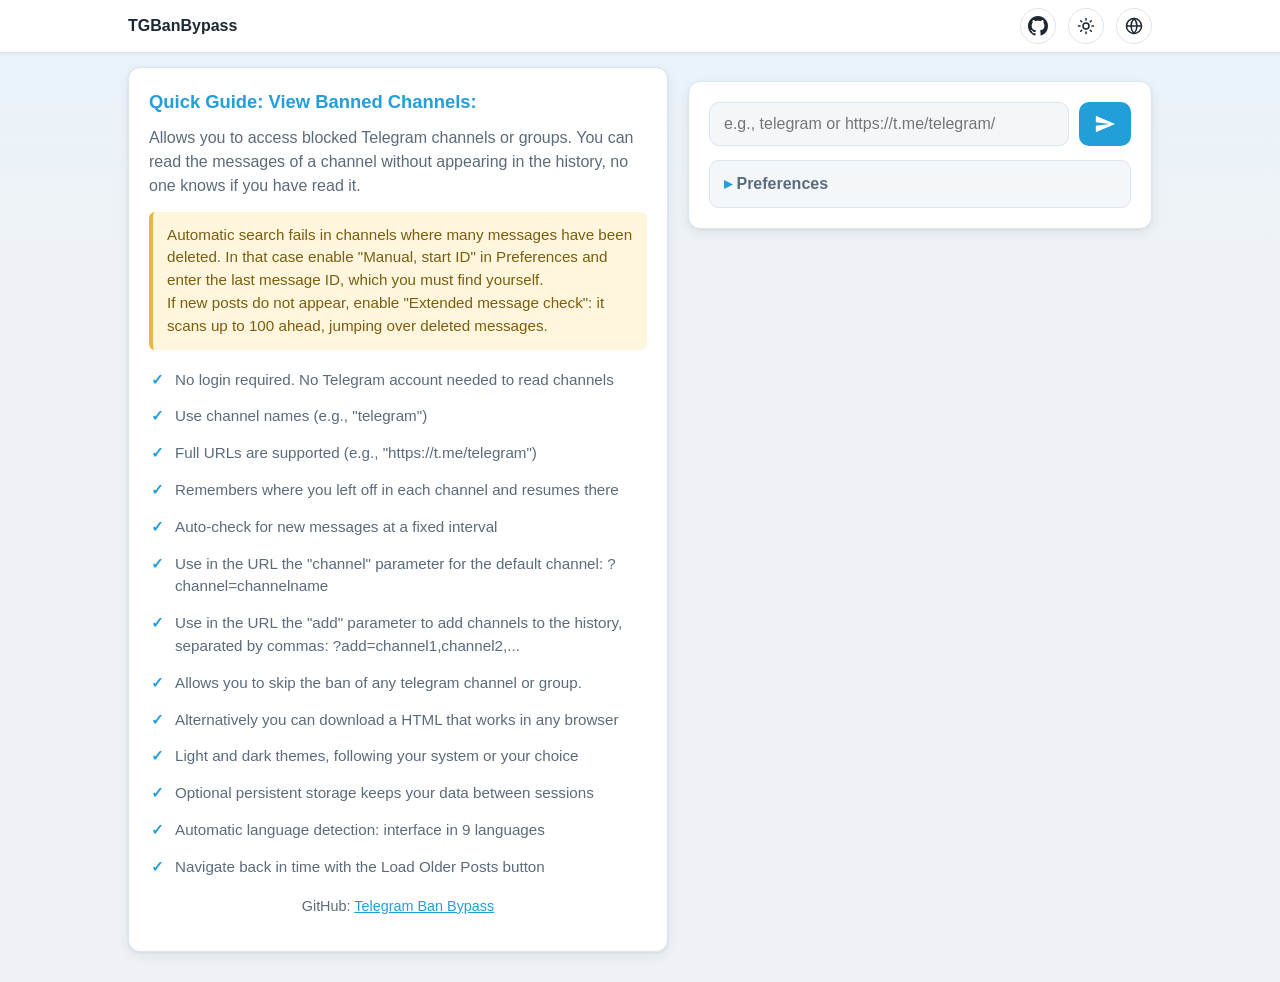
==== commit ced7414b: "change: icon toolbar with language menu and feed scroll arrows - GitHub icon replaces the TgBB text;" ====
--- a/public/index.html
+++ b/public/index.html
@@ -147,15 +147,23 @@
     min-height: 52px;
 }
 .brand {
-    font-size: 1.2em;
-    font-weight: 800;
+    display: inline-flex;
+    align-items: center;
+    justify-content: center;
+    flex: none;
+    width: 36px;
+    height: 36px;
+    color: var(--text);
+    background: var(--surface);
+    border: 1px solid var(--border);
+    border-radius: 999px;
+    transition: border-color 0.15s ease, color 0.15s ease;
+}
+.brand:hover,
+.brand:focus {
+    outline: none;
+    border-color: var(--accent);
     color: var(--accent);
-    letter-spacing: 0.3px;
-    white-space: nowrap;
-    text-decoration: none;
-}
-.brand:hover {
-    text-decoration: underline;
 }
 .toolbar-right {
     display: flex;
@@ -164,32 +172,66 @@
     min-width: 0;
 }
 .toolbar-channel {
+    /* Takes all the room left by the toolbar icons; the ellipsis
+       only kicks in when the name actually collides with them */
+    flex: 1;
+    min-width: 0;
     font-weight: 700;
     color: var(--text);
-    max-width: 40vw;
     overflow: hidden;
     text-overflow: ellipsis;
     white-space: nowrap;
 }
-.language-selector {
+.lang-wrap {
+    position: relative;
+    flex: none;
+}
+.lang-menu {
+    position: absolute;
+    top: calc(100% + 6px);
+    right: 0;
+    min-width: 150px;
+    max-height: 60vh;
+    overflow-y: auto;
+    margin: 0;
+    padding: 4px;
+    list-style: none;
+    background: var(--surface);
+    border: 1px solid var(--border);
+    border-radius: 10px;
+    box-shadow: var(--shadow);
+    z-index: 20;
+}
+.lang-menu button {
+    display: flex;
+    align-items: center;
+    justify-content: space-between;
+    gap: 10px;
+    width: 100%;
+    padding: 8px 10px;
     font-family: inherit;
     font-size: 0.9em;
+    text-align: left;
+    white-space: nowrap;
     color: var(--text);
-    background: var(--surface);
-    border: 1px solid var(--border);
-    border-radius: 999px;
-    padding: 5px 8px;
-    min-height: 36px;
+    background: none;
+    border: none;
+    border-radius: 8px;
     cursor: pointer;
-    max-width: 130px;
-}
-.language-selector:hover,
-.language-selector:focus {
-    outline: none;
-    border-color: var(--accent);
+}
+.lang-menu button:hover {
+    background: var(--accent-soft);
     color: var(--accent);
 }
-.theme-toggle {
+.lang-menu button.is-active {
+    color: var(--accent);
+    font-weight: 700;
+}
+.lang-menu button.is-active::after {
+    content: "\2713";
+}
+.theme-toggle,
+.lang-toggle {
     display: inline-flex;
     align-items: center;
     justify-content: center;
@@ -205,7 +247,9 @@
     transition: border-color 0.15s ease, color 0.15s ease;
 }
 .theme-toggle:hover,
-.theme-toggle:focus {
+.theme-toggle:focus,
+.lang-toggle:hover,
+.lang-toggle:focus {
     outline: none;
     border-color: var(--accent);
     color: var(--accent);
@@ -387,7 +431,37 @@
     color: var(--accent);
     border: 1px solid var(--accent);
 }
-#checkNewBtn {
+.button-row {
+    display: flex;
+    align-items: stretch;
+    gap: 10px;
+    margin: 18px 0;
+}
+.button-row .widget-load-more-button {
+    flex: 1;
+    min-width: 0;
+    width: auto;
+    margin: 0;
+}
+.scroll-arrow-btn {
+    flex: none;
+    width: 52px;
+    display: flex;
+    align-items: center;
+    justify-content: center;
+    padding: 0;
+    font-family: inherit;
+    color: var(--accent);
+    background: var(--surface);
+    border: 1px solid var(--accent);
+    border-radius: 10px;
+    cursor: pointer;
+    transition: background-color 0.15s ease;
+}
+.scroll-arrow-btn:hover {
+    background: var(--accent-soft);
+}
+#check-new-row {
     margin-bottom: 12px;
 }
 .widget-load-more-button:hover {
@@ -468,13 +542,15 @@
     min-width: 44px;
     padding: 8px 14px;
     font-size: 14px;
-    color: var(--danger);
+    color: var(--text-soft);
     background: transparent;
-    border: 1px solid var(--danger);
+    border: 1px solid var(--border);
     border-radius: 8px;
     cursor: pointer;
 }
 #saved-channels-list button:hover {
+    color: var(--danger);
+    border-color: var(--danger);
     background: var(--danger-soft);
 }
 .current-channel {
@@ -598,14 +674,8 @@
     .toolbar-inner {
         min-height: 48px;
     }
-    .brand {
-        font-size: 1.1em;
-    }
     .toolbar-right {
         gap: 8px;
-    }
-    .toolbar-channel {
-        max-width: 26vw;
     }
     .card {
         padding: 16px;
@@ -617,9 +687,13 @@
 <body>
     <header class="toolbar">
         <div class="toolbar-inner">
-            <a class="brand" href="https://github.com/FranBarInstance/Telegram-Ban-Bypass" target="_blank" rel="noopener">TgBB</a>
+            <span id="toolbar-channel" class="toolbar-channel">TGBanBypass</span>
             <div class="toolbar-right">
-                <span id="toolbar-channel" class="toolbar-channel" style="display: none;"></span>
+                <a class="brand" href="https://github.com/FranBarInstance/Telegram-Ban-Bypass" target="_blank" rel="noopener" aria-label="GitHub" title="GitHub">
+                    <svg viewBox="0 0 16 16" width="20" height="20" fill="currentColor" aria-hidden="true">
+                        <path d="M8 0C3.58 0 0 3.58 0 8c0 3.54 2.29 6.53 5.47 7.59.4.07.55-.17.55-.38 0-.19-.01-.82-.01-1.49-2.01.37-2.53-.49-2.69-.94-.09-.23-.48-.94-.82-1.13-.28-.15-.68-.52-.01-.53.63-.01 1.08.58 1.23.82.72 1.21 1.87.87 2.33.66.07-.52.28-.87.51-1.07-1.78-.2-3.64-.89-3.64-3.95 0-.87.31-1.59.82-2.15-.08-.2-.36-1.02.08-2.12 0 0 .67-.21 2.2.82.64-.18 1.32-.27 2-.27s1.36.09 2 .27c1.53-1.04 2.2-.82 2.2-.82.44 1.1.16 1.92.08 2.12.51.56.82 1.27.82 2.15 0 3.07-1.87 3.75-3.65 3.95.29.25.54.73.54 1.48 0 1.07-.01 1.93-.01 2.2 0 .21.15.46.55.38A8.01 8.01 0 0 0 16 8c0-4.42-3.58-8-8-8z"/>
+                    </svg>
+                </a>
                 <button type="button" id="theme-toggle" class="theme-toggle" aria-label="Theme">
                     <svg class="icon-sun" viewBox="0 0 24 24" width="18" height="18" fill="none" stroke="currentColor" stroke-width="2" stroke-linecap="round" aria-hidden="true">
                         <circle cx="12" cy="12" r="4"></circle>
@@ -629,17 +703,26 @@
                         <path d="M21 12.8A9 9 0 1 1 11.2 3a7 7 0 0 0 9.8 9.8z"/>
                     </svg>
                 </button>
-                <select id="lang-select" class="language-selector" aria-label="Language" onchange="changeLanguage(this.value)">
-                    <option value="es">Español</option>
-                    <option value="en">English</option>
-                    <option value="ru">Русский</option>
-                    <option value="pt">Português</option>
-                    <option value="de">Deutsch</option>
-                    <option value="fr">Français</option>
-                    <option value="it">Italiano</option>
-                    <option value="pl">Polski</option>
-                    <option value="nl">Nederlands</option>
-                </select>
+                <div class="lang-wrap">
+                    <button type="button" id="lang-toggle" class="lang-toggle" aria-label="Language" aria-haspopup="true" aria-expanded="false">
+                        <svg class="icon-globe" viewBox="0 0 24 24" width="18" height="18" fill="none" stroke="currentColor" stroke-width="2" stroke-linecap="round" aria-hidden="true">
+                            <circle cx="12" cy="12" r="10"></circle>
+                            <path d="M2 12h20"></path>
+                            <path d="M12 2a15.3 15.3 0 0 1 4 10 15.3 15.3 0 0 1-4 10 15.3 15.3 0 0 1-4-10 15.3 15.3 0 0 1 4-10z"></path>
+                        </svg>
+                    </button>
+                    <ul id="lang-menu" class="lang-menu" hidden>
+                        <li><button type="button" data-lang="es">Español</button></li>
+                        <li><button type="button" data-lang="en">English</button></li>
+                        <li><button type="button" data-lang="ru">Русский</button></li>
+                        <li><button type="button" data-lang="pt">Português</button></li>
+                        <li><button type="button" data-lang="de">Deutsch</button></li>
+                        <li><button type="button" data-lang="fr">Français</button></li>
+                        <li><button type="button" data-lang="it">Italiano</button></li>
+                        <li><button type="button" data-lang="pl">Polski</button></li>
+                        <li><button type="button" data-lang="nl">Nederlands</button></li>
+                    </ul>
+                </div>
             </div>
         </div>
     </header>
@@ -698,9 +781,23 @@
         <div class="content">
             <div id="current-channel" class="current-channel" style="display: none;"></div>
             <button type="button" class="stop-search-btn" id="stop-search-btn" style="display: none;"></button>
-            <button class="widget-load-more-button" style="display: none;" id="loadMoreBtn"></button>
+            <div class="button-row" id="load-more-row" style="display: none;">
+                <button class="widget-load-more-button" id="loadMoreBtn"></button>
+                <button type="button" id="scroll-down-btn" class="scroll-arrow-btn" aria-label="Scroll down" title="Scroll down">
+                    <svg viewBox="0 0 24 24" width="20" height="20" fill="none" stroke="currentColor" stroke-width="2" stroke-linecap="round" stroke-linejoin="round" aria-hidden="true">
+                        <path d="M12 5v14M5 12l7 7 7-7"></path>
+                    </svg>
+                </button>
+            </div>
             <div id="widget-container"></div>
-            <button class="widget-load-more-button" style="display: none;" id="checkNewBtn"></button>
+            <div class="button-row" id="check-new-row" style="display: none;">
+                <button class="widget-load-more-button" id="checkNewBtn"></button>
+                <button type="button" id="scroll-up-btn" class="scroll-arrow-btn" aria-label="Scroll up" title="Scroll up">
+                    <svg viewBox="0 0 24 24" width="20" height="20" fill="none" stroke="currentColor" stroke-width="2" stroke-linecap="round" stroke-linejoin="round" aria-hidden="true">
+                        <path d="M12 19V5M5 12l7-7 7 7"></path>
+                    </svg>
+                </button>
+            </div>
             <button type="button" class="research-btn" id="reSearchBtn" style="display: none;"></button>
             <div id="loading" class="loading" style="display: none;"></div>
             <div id="error" class="error" style="display: none;"></div>
@@ -744,8 +841,10 @@
                 currentlyViewing: "Currently viewing:",
                 latestPostId: "Latest post ID:",
                 searchCompleted: "✅ Search completed. Last message:",
-                loadMore: "Load Older Posts",
-                checkNew: "Check for New Messages",
+                loadMore: "Load Older",
+                checkNew: "Check New",
+                goDown: "Scroll down",
+                goUp: "Scroll up",
                 noNew: "No new messages",
                 prefs: "Preferences",
                 allowCookies: "Persistent cookies",
@@ -758,6 +857,7 @@
                 deepCheckMaxLabel: "posts ahead",
                 themeToDark: "Switch to dark mode",
                 themeToLight: "Switch to light mode",
+                languageLabel: "Language",
                 startIdRequired: "Please enter a Start ID (or uncheck it for automatic search)",
                 invalidStartId: "Invalid start ID",
                 invalidChannel: "Please enter a valid channel name",
@@ -801,8 +901,10 @@
                 currentlyViewing: "Viendo actualmente:",
                 latestPostId: "Último ID:",
                 searchCompleted: "✅ Búsqueda completada. Último mensaje:",
-                loadMore: "Cargar Mensajes Anteriores",
-                checkNew: "Comprobar Nuevos Mensajes",
+                loadMore: "Cargar Anteriores",
+                checkNew: "Comprobar Nuevos",
+                goDown: "Ir abajo",
+                goUp: "Ir arriba",
                 noNew: "No hay mensajes nuevos",
                 prefs: "Preferencias",
                 allowCookies: "Cookies persistentes",
@@ -815,6 +917,7 @@
                 deepCheckMaxLabel: "mensajes",
                 themeToDark: "Cambiar a modo oscuro",
                 themeToLight: "Cambiar a modo claro",
+                languageLabel: "Idioma",
                 startIdRequired: "Introduce un Start ID (o desmárcalo para la búsqueda automática)",
                 invalidStartId: "Start ID inválido",
                 invalidChannel: "Introduce un nombre de canal válido",
@@ -859,7 +962,9 @@
                 latestPostId: "Последний ID:",
                 searchCompleted: "✅ Поиск завершён. Последнее сообщение:",
                 loadMore: "Загрузить ранее",
-                checkNew: "Проверить новые сообщения",
+                checkNew: "Проверить новые",
+                goDown: "Вниз",
+                goUp: "Вверх",
                 noNew: "Нет новых сообщений",
                 prefs: "Настройки",
                 allowCookies: "Постоянные cookies",
@@ -872,6 +977,7 @@
                 deepCheckMaxLabel: "сообщений",
                 themeToDark: "Тёмная тема",
                 themeToLight: "Светлая тема",
+                languageLabel: "Язык",
                 startIdRequired: "Укажите Start ID (или снимите отметку для автопоиска)",
                 invalidStartId: "Неверный Start ID",
                 invalidChannel: "Укажите корректное имя канала",
@@ -916,7 +1022,9 @@
                 latestPostId: "ID mais recente:",
                 searchCompleted: "✅ Busca concluída. Última mensagem:",
                 loadMore: "Carregar Anteriores",
-                checkNew: "Verificar Novas Mensagens",
+                checkNew: "Verificar Novas",
+                goDown: "Descer",
+                goUp: "Subir",
                 noNew: "Sem mensagens novas",
                 prefs: "Preferências",
                 allowCookies: "Cookies persistentes",
@@ -929,6 +1037,7 @@
                 deepCheckMaxLabel: "mensagens",
                 themeToDark: "Modo escuro",
                 themeToLight: "Modo claro",
+                languageLabel: "Idioma",
                 startIdRequired: "Digite um Start ID (ou desmarque para busca automática)",
                 invalidStartId: "Start ID inválido",
                 invalidChannel: "Digite um nome de canal válido",
@@ -973,7 +1082,9 @@
                 latestPostId: "Letzte ID:",
                 searchCompleted: "✅ Suche abgeschlossen. Letzte Nachricht:",
                 loadMore: "Ältere laden",
-                checkNew: "Neue Nachrichten prüfen",
+                checkNew: "Neue prüfen",
+                goDown: "Nach unten",
+                goUp: "Nach oben",
                 noNew: "Keine neuen Nachrichten",
                 prefs: "Einstellungen",
                 allowCookies: "Persistente Cookies",
@@ -986,6 +1097,7 @@
                 deepCheckMaxLabel: "Beiträge",
                 themeToDark: "Dunkler Modus",
                 themeToLight: "Heller Modus",
+                languageLabel: "Sprache",
                 startIdRequired: "Start ID eingeben (oder Automatik ohne Start ID)",
                 invalidStartId: "Ungültige Start ID",
                 invalidChannel: "Bitte gültigen Kanalnamen eingeben",
@@ -1029,8 +1141,10 @@
                 currentlyViewing: "Consultation actuelle:",
                 latestPostId: "Dernier ID:",
                 searchCompleted: "✅ Recherche terminée. Dernier message:",
-                loadMore: "Messages précédents",
-                checkNew: "Vérifier les nouveaux messages",
+                loadMore: "Précédents",
+                checkNew: "Vérifier les nouveaux",
+                goDown: "Descendre",
+                goUp: "Monter",
                 noNew: "Aucun nouveau message",
                 prefs: "Préférences",
                 allowCookies: "Cookies persistants",
@@ -1043,6 +1157,7 @@
                 deepCheckMaxLabel: "messages",
                 themeToDark: "Mode sombre",
                 themeToLight: "Mode clair",
+                languageLabel: "Langue",
                 startIdRequired: "Saisissez un Start ID (ou décochez pour la recherche auto)",
                 invalidStartId: "Start ID invalide",
                 invalidChannel: "Saisissez un nom de canal valide",
@@ -1087,7 +1202,9 @@
                 latestPostId: "Ultimo ID:",
                 searchCompleted: "✅ Ricerca completata. Ultimo messaggio:",
                 loadMore: "Carica precedenti",
-                checkNew: "Controlla nuovi messaggi",
+                checkNew: "Controlla nuovi",
+                goDown: "Vai giù",
+                goUp: "Vai su",
                 noNew: "Nessun nuovo messaggio",
                 prefs: "Preferenze",
                 allowCookies: "Cookie persistenti",
@@ -1100,6 +1217,7 @@
                 deepCheckMaxLabel: "messaggi",
                 themeToDark: "Tema scuro",
                 themeToLight: "Tema chiaro",
+                languageLabel: "Lingua",
                 startIdRequired: "Inserisci uno Start ID (o deseleziona per la ricerca auto)",
                 invalidStartId: "Start ID non valido",
                 invalidChannel: "Inserisci un nome canale valido",
@@ -1144,7 +1262,9 @@
                 latestPostId: "Ostatnie ID:",
                 searchCompleted: "✅ Szukanie zakończone. Ostatnia wiadomość:",
                 loadMore: "Wczytaj starsze",
-                checkNew: "Sprawdź nowe wiadomości",
+                checkNew: "Sprawdź nowe",
+                goDown: "W dół",
+                goUp: "W górę",
                 noNew: "Brak nowych wiadomości",
                 prefs: "Preferencje",
                 allowCookies: "Stałe cookies",
@@ -1157,6 +1277,7 @@
                 deepCheckMaxLabel: "wiadomości",
                 themeToDark: "Tryb ciemny",
                 themeToLight: "Tryb jasny",
+                languageLabel: "Język",
                 startIdRequired: "Podaj Start ID (lub odznacz dla szukania auto)",
                 invalidStartId: "Nieprawidłowe Start ID",
                 invalidChannel: "Podaj poprawną nazwę kanału",
@@ -1201,7 +1322,9 @@
                 latestPostId: "Laatste ID:",
                 searchCompleted: "✅ Zoeken voltooid. Laatste bericht:",
                 loadMore: "Oudere laden",
-                checkNew: "Nieuwe berichten controleren",
+                checkNew: "Nieuwe controleren",
+                goDown: "Omlaag",
+                goUp: "Omhoog",
                 noNew: "Geen nieuwe berichten",
                 prefs: "Voorkeuren",
                 allowCookies: "Blijvende cookies",
@@ -1214,6 +1337,7 @@
                 deepCheckMaxLabel: "berichten",
                 themeToDark: "Donkere modus",
                 themeToLight: "Lichte modus",
+                languageLabel: "Taal",
                 startIdRequired: "Voer een Start ID in (of vink uit voor automatisch zoeken)",
                 invalidStartId: "Ongeldig Start ID",
                 invalidChannel: "Voer een geldige kanaalnaam in",
@@ -1261,7 +1385,9 @@
             updateLanguageSelector();
         }
         function updateLanguageSelector() {
-            document.getElementById('lang-select').value = currentLang;
+            elements.langMenu.querySelectorAll('button[data-lang]').forEach((btn) => {
+                btn.classList.toggle('is-active', btn.dataset.lang === currentLang);
+            });
         }
         const CONFIG = {
             NUM_POSTS: 25,
@@ -1270,7 +1396,7 @@
             DELETED_POST_CHECK_MAX_TIMES: 1500,
             DELETED_POST_CHECK_INTERVAL: 10,
             WIDGET_SCRIPT_URL: 'https://telegram.org/js/telegram-widget.js?22',
-            CHECK_NEW_MAX: 20,
+            CHECK_NEW_MAX: 10,
             DEEP_CHECK_MAX: 100,
             CHECK_NEW_BLOCK: 10,
             PROBE_POLL_INTERVAL: 50,
@@ -1388,6 +1514,7 @@
             stopSearchBtn: document.getElementById('stop-search-btn'),
             reSearchBtn: document.getElementById('reSearchBtn'),
             widgetContainer: document.getElementById('widget-container'),
+            loadMoreRow: document.getElementById('load-more-row'),
             loadMoreButton: document.querySelector('.widget-load-more-button'),
             channelInput: document.getElementById('channel-input'),
             loadChannelBtn: document.getElementById('load-channel-btn'),
@@ -1396,8 +1523,13 @@
             searchInfo: document.getElementById('searchInfo'),
             searchInfoText: document.getElementById('searchInfoText'),
             toolbarChannel: document.getElementById('toolbar-channel'),
+            checkNewRow: document.getElementById('check-new-row'),
             checkNewButton: document.getElementById('checkNewBtn'),
+            scrollDownBtn: document.getElementById('scroll-down-btn'),
+            scrollUpBtn: document.getElementById('scroll-up-btn'),
             themeToggle: document.getElementById('theme-toggle'),
+            langToggle: document.getElementById('lang-toggle'),
+            langMenu: document.getElementById('lang-menu'),
             tipsCard: document.getElementById('tips-card')
         };
         const utils = {
@@ -1436,13 +1568,15 @@
             },
             clearContainer() {
                 elements.widgetContainer.innerHTML = '';
-                elements.loadMoreButton.style.display = 'none';
-                elements.checkNewButton.style.display = 'none';
+                elements.loadMoreRow.style.display = 'none';
+                elements.checkNewRow.style.display = 'none';
                 elements.reSearchBtn.style.display = 'none';
                 autoCheck.stop();
                 elements.currentChannel.style.display = 'none';
-                elements.toolbarChannel.textContent = '';
-                elements.toolbarChannel.style.display = 'none';
+                // Back to the app name: the toolbar slot doubles as a brand
+                // placeholder while no channel is being viewed
+                elements.toolbarChannel.textContent = 'TGBanBypass';
+                elements.toolbarChannel.style.display = '';
             },
             createTestElement() {
                 const testContainer = document.createElement('div');
@@ -2019,7 +2153,7 @@
             load(start, numPosts = CONFIG.NUM_POSTS, prepend = false) {
                 if (!elements.widgetContainer) return;
                 iframeMonitor.start();
-                elements.loadMoreButton.style.display = 'block';
+                elements.loadMoreRow.style.display = 'flex';
                 const { fragment, end } = widgetLoader.createPostScripts(start, numPosts);
                 if (prepend) {
                     elements.widgetContainer.prepend(fragment);
@@ -2029,7 +2163,7 @@
                 if (end > 1) {
                     widgetLoader.setupLoadMoreButton(end);
                 } else {
-                    elements.loadMoreButton.style.display = 'none';
+                    elements.loadMoreRow.style.display = 'none';
                 }
             },
             appendRange(fromId, toId) {
@@ -2280,13 +2414,12 @@
                         }
                     }
                     // Beyond the appended window the scan falls back to hidden
-                    // probes. It steps one ID at a time so a lone new post is
-                    // found at any offset even when its neighbors were deleted
-                    // (a stride > 1 hides it behind a skipped offset). The
-                    // short check stops at the first deletion gap because
-                    // recent posts are contiguous and this keeps the automatic
-                    // check cheap; the deep check scans the whole range to
-                    // jump over large purges.
+                    // probes; only the deep check gets there, since the short
+                    // check's range is exactly the appended window. It steps
+                    // one ID at a time so a lone new post is found at any
+                    // offset even when its neighbors were deleted (a stride
+                    // > 1 hides it behind a skipped offset). The deep check
+                    // scans the whole range to jump over large purges.
                     for (let offset = shown + 1; offset <= max && (deep || fails < gap); offset++) {
                         if (await messageChecker.checkExists(state.currentChannel, base + offset)) {
                             highest = base + offset;
@@ -2422,6 +2555,10 @@
                 loadBtn.setAttribute('aria-label', t.loadChannel);
                 document.getElementById('loadMoreBtn').textContent = t.loadMore;
                 document.getElementById('checkNewBtn').textContent = t.checkNew;
+                elements.scrollDownBtn.title = t.goDown;
+                elements.scrollDownBtn.setAttribute('aria-label', t.goDown);
+                elements.scrollUpBtn.title = t.goUp;
+                elements.scrollUpBtn.setAttribute('aria-label', t.goUp);
                 document.getElementById('stop-search-btn').textContent = t.stopSearch;
                 document.getElementById('reSearchBtn').textContent = t.reSearch;
                 document.getElementById('quickGuideTitle').textContent = t.quickGuideTitle;
@@ -2442,6 +2579,8 @@
                     t.deepCheckInfo.replace('100', utils.getDeepCheckMax());
                 document.getElementById('deepCheckMaxLabel').textContent = t.deepCheckMaxLabel;
                 document.getElementById('deepcheck-max').setAttribute('aria-label', t.deepCheckMaxLabel);
+                elements.langToggle.title = t.languageLabel;
+                elements.langToggle.setAttribute('aria-label', t.languageLabel);
                 const featuresList = document.getElementById('featuresList');
                 featuresList.innerHTML = t.features.map(feature => `<li>${feature}</li>`).join('');
                 theme.updateButton();
@@ -2528,7 +2667,7 @@
                         // above lastPostId would make the "check new" probes
                         // (lastPostId+1…) silently resolve to false
                         widgetLoader.load(state.lastPostId);
-                        elements.checkNewButton.style.display = 'block';
+                        elements.checkNewRow.style.display = 'flex';
                         // Land at the newest message (bottom), like a chat:
                         // scroll almost immediately, then re-adjust as iframes load
                         autoScroller.start();
@@ -2536,6 +2675,14 @@
                     }
                 });
                 elements.checkNewButton.addEventListener('click', () => newMessages.check(true));
+                // Jump helpers: down from the "load older" row to the newest
+                // message, up from the "check new" row back to the oldest
+                elements.scrollDownBtn.addEventListener('click', () => {
+                    window.scrollTo({ top: document.documentElement.scrollHeight, behavior: 'smooth' });
+                });
+                elements.scrollUpBtn.addEventListener('click', () => {
+                    window.scrollTo({ top: 0, behavior: 'smooth' });
+                });
                 elements.stopSearchBtn.addEventListener('click', () => {
                     if (!autoSearch.stopRequested) {
                         autoSearch.stopRequested = true;
@@ -2562,6 +2709,29 @@
                     }
                 });
                 elements.themeToggle.addEventListener('click', () => theme.toggle());
+                // Language menu: the globe toggles the dropdown; choosing a
+                // language, clicking outside or pressing Escape closes it
+                const setLangMenu = (open) => {
+                    elements.langMenu.hidden = !open;
+                    elements.langToggle.setAttribute('aria-expanded', String(open));
+                };
+                elements.langToggle.addEventListener('click', () => {
+                    setLangMenu(elements.langMenu.hidden);
+                });
+                elements.langMenu.addEventListener('click', (e) => {
+                    const btn = e.target.closest('button[data-lang]');
+                    if (!btn) return;
+                    changeLanguage(btn.dataset.lang);
+                    setLangMenu(false);
+                });
+                document.addEventListener('click', (e) => {
+                    if (!elements.langMenu.hidden && !e.target.closest('.lang-wrap')) {
+                        setLangMenu(false);
+                    }
+                });
+                document.addEventListener('keydown', (e) => {
+                    if (e.key === 'Escape') setLangMenu(false);
+                });
                 document.getElementById('pref-cookies').addEventListener('change', (e) => {
                     storage.setPersistent(e.target.checked);
                     // Reflect the real state: with storage disabled (Firefox
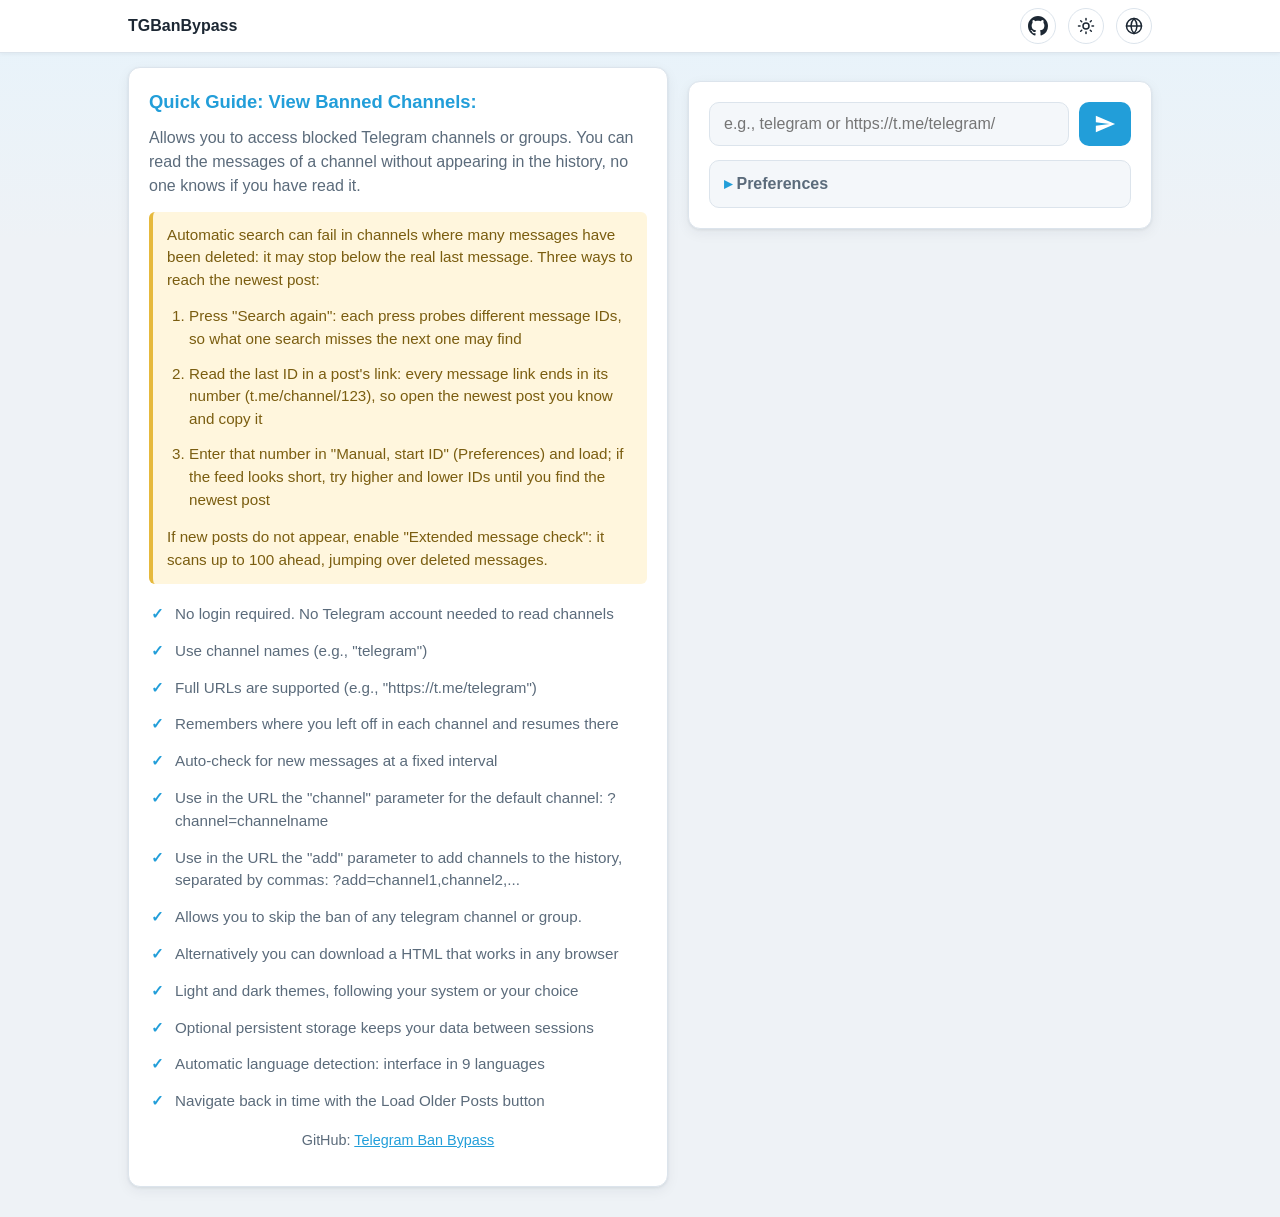
==== commit 93167322: "ui: the quick guide spells out three strategies against heavy deletions The note kept only the failu" ====
--- a/public/index.html
+++ b/public/index.html
@@ -614,6 +614,21 @@
     margin: 0;
     color: var(--note-text);
     font-size: 0.95em;
+}
+/* Numbered strategies under the intro paragraph; the extra class level
+   keeps the .tips checkmark styling (✓, 26px pad) away from them */
+.search-info ol {
+    margin: 10px 0 12px;
+    padding-left: 22px;
+}
+.search-info ol li {
+    margin: 0 0 6px;
+    padding-left: 0;
+    color: var(--note-text);
+    font-size: 0.95em;
+}
+.search-info ol li::before {
+    content: none;
 }
 .tips ul {
     list-style: none;
@@ -806,6 +821,7 @@
                 <p id="quickGuideDescription"></p>
                 <div class="search-info" id="searchInfo">
                     <p id="searchInfoText"></p>
+                    <ol id="searchInfoSteps"></ol>
                     <p id="deepCheckInfoText"></p>
                 </div>
                 <ul id="featuresList"></ul>
@@ -837,6 +853,8 @@
                 reSearch: "Search again",
                 progressSaved: "Progress saved:",
                 resumingProgress: "Resuming from saved progress:",
+                reSearchingFrom: "Searching from last known message:",
+                savedIdGone: "Saved message no longer exists, searching downward...",
                 channelProbablyMissing: "Channel not found. It may not exist or be private.",
                 currentlyViewing: "Currently viewing:",
                 latestPostId: "Latest post ID:",
@@ -863,7 +881,12 @@
                 invalidChannel: "Please enter a valid channel name",
                 quickGuideTitle: "Quick Guide: View Banned Channels:",
                 quickGuideDescription: "Allows you to access blocked Telegram channels or groups. You can read the messages of a channel without appearing in the history, no one knows if you have read it.",
-                searchInfoText: "Automatic search fails in channels where many messages have been deleted. In that case enable \"Manual, start ID\" in Preferences and enter the last message ID, which you must find yourself.",
+                searchInfoText: "Automatic search can fail in channels where many messages have been deleted: it may stop below the real last message. Three ways to reach the newest post:",
+                searchInfoSteps: [
+                    "Press \"Search again\": each press probes different message IDs, so what one search misses the next one may find",
+                    "Read the last ID in a post's link: every message link ends in its number (t.me/channel/123), so open the newest post you know and copy it",
+                    "Enter that number in \"Manual, start ID\" (Preferences) and load; if the feed looks short, try higher and lower IDs until you find the newest post"
+                ],
                 features: [
                     "No login required. No Telegram account needed to read channels",
                     "Use channel names (e.g., \"telegram\")",
@@ -897,6 +920,8 @@
                 reSearch: "Buscar de nuevo",
                 progressSaved: "Progreso guardado:",
                 resumingProgress: "Continuando desde el progreso:",
+                reSearchingFrom: "Buscando desde el último mensaje conocido:",
+                savedIdGone: "El mensaje guardado ya no existe, buscando hacia abajo...",
                 channelProbablyMissing: "Canal no encontrado. Puede no existir o ser privado.",
                 currentlyViewing: "Viendo actualmente:",
                 latestPostId: "Último ID:",
@@ -923,7 +948,12 @@
                 invalidChannel: "Introduce un nombre de canal válido",
                 quickGuideTitle: "Guía Rápida: Ver Canales Bloqueados:",
                 quickGuideDescription: "Permite acceder a canales o grupos bloqueados de Telegram. Puedes leer los mensajes de un canal sin aparecer en el historial, nadie sabe si lo has leído.",
-                searchInfoText: "La búsqueda automática falla en canales donde se han borrado muchos mensajes. En ese caso activa \"Manual, start ID\" en Preferencias e introduce el ID del último mensaje, que debes encontrar tú.",
+                searchInfoText: "La búsqueda automática puede fallar en canales donde se han borrado muchos mensajes: puede quedarse por debajo del último real. Tres formas de llegar a la publicación más nueva:",
+                searchInfoSteps: [
+                    "Pulsa \"Buscar de nuevo\": cada pulsación sondea IDs de mensaje distintos, así que lo que una búsqueda no encuentra, la siguiente puede encontrarlo",
+                    "Lee el último ID en el enlace de una publicación: todo enlace de mensaje termina en su número (t.me/canal/123); abre la publicación más nueva que conozcas y cópialo",
+                    "Introduce ese número en \"Manual, start ID\" (Preferencias) y carga; si el feed se queda corto, prueba IDs mayores y menores hasta dar con la publicación más nueva"
+                ],
                 features: [
                     "Sin inicio de sesión. No necesitas cuenta de Telegram para leer canales",
                     "Usa nombres de canal (ej: \"telegram\")",
@@ -957,6 +987,8 @@
                 reSearch: "Искать заново",
                 progressSaved: "Прогресс сохранён:",
                 resumingProgress: "Продолжаю с сохранённого прогресса:",
+                reSearchingFrom: "Поиск от последнего известного сообщения:",
+                savedIdGone: "Сохранённое сообщение удалено, ищу ниже...",
                 channelProbablyMissing: "Канал не найден. Возможно, не существует или приватный.",
                 currentlyViewing: "Сейчас просматривается:",
                 latestPostId: "Последний ID:",
@@ -983,7 +1015,12 @@
                 invalidChannel: "Укажите корректное имя канала",
                 quickGuideTitle: "Кратко: просмотр заблокированных каналов:",
                 quickGuideDescription: "Позволяет читать заблокированные каналы и группы Telegram. Сообщения читаются без следа в истории, никто не узнает, что вы их читали.",
-                searchInfoText: "Автопоиск не работает в каналах с множеством удалённых сообщений. Включите \"Manual, start ID\" в Настройках и укажите ID последнего сообщения, который нужно найти самому.",
+                searchInfoText: "Автопоиск может не справиться с каналом, где удалено много сообщений: он может остановиться ниже реальной последней записи. Три способа добраться до самой новой записи:",
+                searchInfoSteps: [
+                    "Нажмите \"Искать заново\": каждое нажатие проверяет другие ID сообщений — то, что пропустил один поиск, может найти следующий",
+                    "Прочитайте последний ID в ссылке записи: каждая ссылка на сообщение заканчивается его номером (t.me/канал/123) — откройте самую новую известную запись и скопируйте номер",
+                    "Введите это число в \"Manual, start ID\" (Настройки) и загрузите; если лента выглядит короткой, пробуйте большие и меньшие ID, пока не найдёте самую новую запись"
+                ],
                 features: [
                     "Без входа. Аккаунт Telegram не нужен для чтения каналов",
                     "Используйте имя канала (напр. \"telegram\")",
@@ -1017,6 +1054,8 @@
                 reSearch: "Buscar novamente",
                 progressSaved: "Progresso salvo:",
                 resumingProgress: "Continuando do progresso salvo:",
+                reSearchingFrom: "Pesquisando desde a última mensagem conhecida:",
+                savedIdGone: "A mensagem guardada já não existe, pesquisando para baixo...",
                 channelProbablyMissing: "Canal não encontrado. Pode não existir ou ser privado.",
                 currentlyViewing: "Visualizando agora:",
                 latestPostId: "ID mais recente:",
@@ -1043,7 +1082,12 @@
                 invalidChannel: "Digite um nome de canal válido",
                 quickGuideTitle: "Guia Rápido: Ver Canais Bloqueados:",
                 quickGuideDescription: "Permite acessar canais ou grupos bloqueados do Telegram. Você lê as mensagens de um canal sem aparecer no histórico, ninguém sabe que você leu.",
-                searchInfoText: "A busca automática falha em canais com muitas mensagens apagadas. Nesse caso ative \"Manual, start ID\" em Preferências e digite o ID da última mensagem, que você deve encontrar.",
+                searchInfoText: "A busca automática pode falhar em canais com muitas mensagens apagadas: ela pode parar abaixo da última real. Três maneiras de chegar à publicação mais nova:",
+                searchInfoSteps: [
+                    "Pressione \"Buscar novamente\": cada pressionada sonda IDs de mensagem diferentes, então o que uma busca não encontra, a próxima pode encontrar",
+                    "Leia o último ID no link de uma publicação: todo link de mensagem termina no seu número (t.me/canal/123); abra a publicação mais nova que você conhecer e copie-o",
+                    "Digite esse número em \"Manual, start ID\" (Preferências) e carregue; se o feed parecer curto, teste IDs maiores e menores até achar a publicação mais nova"
+                ],
                 features: [
                     "Sem login. Não precisa de conta do Telegram para ler canais",
                     "Use nomes de canal (ex.: \"telegram\")",
@@ -1077,6 +1121,8 @@
                 reSearch: "Erneut suchen",
                 progressSaved: "Fortschritt gespeichert:",
                 resumingProgress: "Fortsetzung bei gespeichertem Stand:",
+                reSearchingFrom: "Suche ab letzter bekannter Nachricht:",
+                savedIdGone: "Gespeicherte Nachricht existiert nicht mehr, suche nach unten...",
                 channelProbablyMissing: "Kanal nicht gefunden. Existiert er nicht oder ist privat?",
                 currentlyViewing: "Aktuell angezeigt:",
                 latestPostId: "Letzte ID:",
@@ -1103,7 +1149,12 @@
                 invalidChannel: "Bitte gültigen Kanalnamen eingeben",
                 quickGuideTitle: "Kurzanleitung: Gesperrte Kanäle:",
                 quickGuideDescription: "Ermöglicht Zugriff auf gesperrte Telegram-Kanäle oder -Gruppen. Du liest Kanalnachrichten ohne in der Historie aufzutauchen, niemand sieht, dass du gelesen hast.",
-                searchInfoText: "Die Automatik scheitert in Kanälen mit vielen gelöschten Nachrichten. Aktiviere dann \"Manual, start ID\" in den Einstellungen und gib die letzte Nachrichten-ID ein, die du selbst finden musst.",
+                searchInfoText: "Die automatische Suche kann in Kanälen mit vielen gelöschten Nachrichten scheitern: Sie bleibt womöglich unter der echten letzten zurück. Drei Wege zum neuesten Beitrag:",
+                searchInfoSteps: [
+                    "Drücke \"Erneut suchen\": jeder Klick testet andere Nachrichten-IDs — was eine Suche verpasst, findet vielleicht die nächste",
+                    "Lies die letzte ID im Link eines Beitrags: jeder Nachrichten-Link endet auf seiner Nummer (t.me/kanal/123) — öffne den neuesten Beitrag, den du kennst, und kopiere sie",
+                    "Gib diese Zahl unter \"Manual, start ID\" (Einstellungen) ein und lade; wirkt der Feed zu kurz, probiere höhere und niedrigere IDs, bis du den neuesten Beitrag findest"
+                ],
                 features: [
                     "Kein Login. Kein Telegram-Konto zum Lesen nötig",
                     "Kanalnamen nutzen (z. B. \"telegram\")",
@@ -1137,6 +1188,8 @@
                 reSearch: "Chercher à nouveau",
                 progressSaved: "Progression enregistrée :",
                 resumingProgress: "Reprise depuis la progression :",
+                reSearchingFrom: "Recherche depuis le dernier message connu :",
+                savedIdGone: "Le message enregistré n'existe plus, recherche vers le bas...",
                 channelProbablyMissing: "Canal introuvable. Il n'existe peut-être pas ou est privé.",
                 currentlyViewing: "Consultation actuelle:",
                 latestPostId: "Dernier ID:",
@@ -1163,7 +1216,12 @@
                 invalidChannel: "Saisissez un nom de canal valide",
                 quickGuideTitle: "Guide rapide: voir les canaux bannis:",
                 quickGuideDescription: "Permet d'accéder aux canaux ou groupes Telegram bloqués. Vous lisez les messages sans apparaître dans l'historique, personne ne sait que vous avez lu.",
-                searchInfoText: "La recherche échoue dans les canaux avec beaucoup de messages supprimés. Activez alors \"Manual, start ID\" dans Préférences et saisissez l'ID du dernier message, que vous devez trouver.",
+                searchInfoText: "La recherche automatique peut échouer dans les canaux où beaucoup de messages ont été supprimés : elle peut s'arrêter en dessous du vrai dernier. Trois façons d'atteindre la publication la plus récente :",
+                searchInfoSteps: [
+                    "Appuyez sur \"Chercher à nouveau\" : chaque appui sonde des ID de messages différents, ce qu'une recherche manque, la suivante peut le trouver",
+                    "Lisez le dernier ID dans le lien d'une publication : chaque lien de message se termine par son numéro (t.me/canal/123) — ouvrez la publication la plus récente que vous connaissiez et copiez-le",
+                    "Saisissez ce nombre dans \"Manual, start ID\" (Préférences) et chargez ; si le fil paraît court, essayez des ID plus grands et plus petits jusqu'à trouver la publication la plus récente"
+                ],
                 features: [
                     "Sans connexion. Aucun compte Telegram requis",
                     "Utilisez les noms de canal (ex. \"telegram\")",
@@ -1197,6 +1255,8 @@
                 reSearch: "Cerca di nuovo",
                 progressSaved: "Progresso salvato:",
                 resumingProgress: "Ripresa dal progresso salvato:",
+                reSearchingFrom: "Ricerca dall'ultimo messaggio noto:",
+                savedIdGone: "Il messaggio salvato non esiste più, ricerca verso il basso...",
                 channelProbablyMissing: "Canale non trovato. Potrebbe non esistere o essere privato.",
                 currentlyViewing: "Al momento visualizzi:",
                 latestPostId: "Ultimo ID:",
@@ -1223,7 +1283,12 @@
                 invalidChannel: "Inserisci un nome canale valido",
                 quickGuideTitle: "Guida rapida: canali bannati:",
                 quickGuideDescription: "Permette di accedere a canali o gruppi Telegram bloccati. Leggi i messaggi senza comparire nella cronologia, nessuno sa che hai letto.",
-                searchInfoText: "La ricerca automatica fallisce nei canali con molti messaggi eliminati. Attiva \"Manual, start ID\" in Preferenze e inserisci l'ID dell'ultimo messaggio, che devi trovare tu.",
+                searchInfoText: "La ricerca automatica può fallire nei canali con molti messaggi eliminati: può fermarsi sotto l'ultimo reale. Tre modi per arrivare al post più recente:",
+                searchInfoSteps: [
+                    "Premi \"Cerca di nuovo\": ogni pressione sonda ID di messaggio diversi, così ciò che una ricerca manca, la successiva può trovarlo",
+                    "Leggi l'ultimo ID nel link di un post: ogni link di messaggio termina con il suo numero (t.me/canale/123); apri il post più recente che conosci e copialo",
+                    "Inserisci quel numero in \"Manual, start ID\" (Preferenze) e carica; se il feed sembra corto, prova ID più alti e più bassi finché non trovi il post più recente"
+                ],
                 features: [
                     "Senza login. Nessun account Telegram per leggere",
                     "Usa i nomi dei canali (es. \"telegram\")",
@@ -1257,6 +1322,8 @@
                 reSearch: "Szukaj ponownie",
                 progressSaved: "Zapisano postęp:",
                 resumingProgress: "Wznawiam od zapisanego postępu:",
+                reSearchingFrom: "Wyszukiwanie od ostatniej znanej wiadomości:",
+                savedIdGone: "Zapisana wiadomość już nie istnieje, szukam w dół...",
                 channelProbablyMissing: "Nie znaleziono kanału. Może nie istnieć lub być prywatny.",
                 currentlyViewing: "Aktualnie oglądasz:",
                 latestPostId: "Ostatnie ID:",
@@ -1283,7 +1350,12 @@
                 invalidChannel: "Podaj poprawną nazwę kanału",
                 quickGuideTitle: "Krótki poradnik: zbanowane kanały:",
                 quickGuideDescription: "Umożliwia dostęp do zablokowanych kanałów i grup Telegram. Czytasz wiadomości bez śladu w historii, nikt nie wie, że czytałeś.",
-                searchInfoText: "Wyszukiwanie auto zawodzi w kanałach z wieloma usuniętymi wiadomościami. Włącz wtedy \"Manual, start ID\" w Preferencjach i podaj ID ostatniej wiadomości, które musisz znaleźć sam.",
+                searchInfoText: "Automatyczne szukanie może zawieść w kanałach z wieloma usuniętymi wiadomościami: może zatrzymać się poniżej prawdziwej ostatniej. Trzy sposoby, by dotrzeć do najnowszego posta:",
+                searchInfoSteps: [
+                    "Naciśnij \"Szukaj ponownie\": każde kliknięcie sonduje inne ID wiadomości — to, co jedna próba przegapi, kolejna może znaleźć",
+                    "Odczytaj ostatnie ID z linku posta: każdy link do wiadomości kończy się jej numerem (t.me/kanal/123) — otwórz najnowszy znany post i skopiuj numer",
+                    "Wpisz ten numer w \"Manual, start ID\" (Preferencje) i wczytaj; jeśli feed wydaje się krótki, próbuj wyższych i niższych ID, aż znajdziesz najnowszy post"
+                ],
                 features: [
                     "Bez logowania. Konto Telegram niepotrzebne do czytania",
                     "Używaj nazw kanałów (np. \"telegram\")",
@@ -1317,6 +1389,8 @@
                 reSearch: "Opnieuw zoeken",
                 progressSaved: "Voortgang opgeslagen:",
                 resumingProgress: "Hervatten bij opgeslagen voortgang:",
+                reSearchingFrom: "Zoeken vanaf laatst bekende bericht:",
+                savedIdGone: "Opgeslagen bericht bestaat niet meer, zoeken naar beneden...",
                 channelProbablyMissing: "Kanaal niet gevonden. Het bestaat misschien niet of is privé.",
                 currentlyViewing: "Nu aan het bekijken:",
                 latestPostId: "Laatste ID:",
@@ -1343,7 +1417,12 @@
                 invalidChannel: "Voer een geldige kanaalnaam in",
                 quickGuideTitle: "Snelle gids: gebandeerde kanalen:",
                 quickGuideDescription: "Geeft toegang tot geblokkeerde Telegramkanalen of -groepen. Je leest berichten zonder in de geschiedenis te verschijnen, niemand weet dat je las.",
-                searchInfoText: "Automatisch zoeken faalt in kanalen met veel verwijderde berichten. Schakel dan \"Manual, start ID\" in bij Voorkeuren en voer de laatste bericht-ID in, die je zelf moet vinden.",
+                searchInfoText: "Automatisch zoeken kan falen in kanalen waar veel berichten zijn verwijderd: het kan onder de echte laatste blijven steken. Drie manieren om bij het nieuwste bericht te komen:",
+                searchInfoSteps: [
+                    "Druk op \"Opnieuw zoeken\": elke klik sondeert andere bericht-ID's, dus wat de ene zoektocht mist, kan de volgende vinden",
+                    "Lees het laatste ID in de link van een bericht: elke berichtlink eindigt op zijn nummer (t.me/kanaal/123) — open het nieuwste bericht dat je kent en kopieer het nummer",
+                    "Voer dat nummer in bij \"Manual, start ID\" (Voorkeuren) en laad; als de feed kort lijkt, probeer dan hogere en lagere ID's tot je het nieuwste bericht vindt"
+                ],
                 features: [
                     "Geen login. Geen Telegram-account nodig om te lezen",
                     "Gebruik kanaalnamen (bijv. \"telegram\")",
@@ -1425,7 +1504,10 @@
             SEARCH_FINAL_STREAK: 100,
             SEARCH_STREAK_ESCALATION: 3,
             SEARCH_MAX_ID: 3000000,
-            SEARCH_PROGRESS_KEY: 'tgSearchProgress:'
+            SEARCH_PROGRESS_KEY: 'tgSearchProgress:',
+            // How far below a dead saved ID "Search again" scans before
+            // falling back to the from-zero search (IDs, not probes)
+            RESEARCH_DESCEND_WINDOW: 300
         };
         const state = {
             countInterval: 0,
@@ -1864,16 +1946,22 @@
                 }
                 return 0;
             },
-            async sweepUp(channelName, anchor) {
+            // maxId caps the sweep. The re-search fallback passes the dead
+            // saved ID so it never re-probes the region already discarded.
+            // offset shifts every probe of the pass by the same amount below
+            // one step: the uniform spacing (and with it the guarantee that
+            // a block wider than the step cannot hide between probes) is
+            // preserved, but the probes land elsewhere
+            async sweepUp(channelName, anchor, maxId = CONFIG.SEARCH_MAX_ID, offset = 0) {
                 const step = CONFIG.SEARCH_GRID_STEP;
                 let highest = anchor;
                 let fails = 0;
-                for (let base = anchor + step; base <= CONFIG.SEARCH_MAX_ID; base += step * CONFIG.SEARCH_PARALLEL) {
+                for (let base = anchor + step + offset; base <= maxId; base += step * CONFIG.SEARCH_PARALLEL) {
                     autoSearch.checkStop();
                     const ids = [];
                     for (let k = 0; k < CONFIG.SEARCH_PARALLEL; k++) {
                         const id = base + k * step;
-                        if (id <= CONFIG.SEARCH_MAX_ID) ids.push(id);
+                        if (id <= maxId) ids.push(id);
                     }
                     autoSearch.updateInfo(`${t.testingMessage} ${ids[0]}-${ids[ids.length - 1]}...`);
                     const results = await autoSearch.checkBatch(channelName, ids);
@@ -1890,9 +1978,11 @@
                     }
                 }
                 // Posts still existed at the sweep ceiling: the channel extends
-                // beyond SEARCH_MAX_ID. Refinement cannot bracket it, so report
-                // it as too large instead of returning a silently wrong ID.
-                return { highest, upper: CONFIG.SEARCH_MAX_ID, capped: fails === 0 };
+                // beyond it. With the standard ceiling refinement cannot
+                // bracket it, so report it as too large instead of returning
+                // a silently wrong ID; a custom, lower ceiling is not a size
+                // verdict and lets the caller keep the bracket.
+                return { highest, upper: maxId, capped: fails === 0 };
             },
             // When the first refinement pass proved the channel sparse, the
             // 1k pass escalates its tolerance once (x3) at its failure streak
@@ -1900,14 +1990,14 @@
             // right above the last dense block, and stopping there would
             // strand every post beyond it. Dense channels never set the flag,
             // so their probe cost is unchanged.
-            async refineLevel(channelName, highest, upper, step, escalateAtStreak = false) {
+            async refineLevel(channelName, highest, upper, step, escalateAtStreak = false, offset = 0) {
                 let streak = CONFIG.SEARCH_GAP_STREAK;
                 let escalated = false;
                 let fails = 0;
                 let passHits = 0;
                 let passMisses = 0;
                 let lastProbed = highest;
-                for (let base = highest + step; base <= upper; base += step * CONFIG.SEARCH_PARALLEL) {
+                for (let base = highest + step + offset; base <= upper; base += step * CONFIG.SEARCH_PARALLEL) {
                     autoSearch.checkStop();
                     const ids = [];
                     for (let k = 0; k < CONFIG.SEARCH_PARALLEL; k++) {
@@ -1983,14 +2073,89 @@
                 }
                 return highest;
             },
-            async findLastPost(channelName) {
+            // Shared pipeline above a starting bracket: the coarse sweep
+            // when no upper bound is known yet, the refinement passes and
+            // the resolution-1 scan. st carries the verified bracket in and
+            // out (highest = existing ID, upper = bracket above it) so a
+            // Stop mid-pipeline can save the progress from the caller.
+            // maxId caps the sweep for callers that already discarded the
+            // region above it. With randomize, every pass gets a fresh
+            // random probe offset: a retry must not replay the positions of
+            // the failed attempt, or it fails identically — the whole point
+            // of clicking again is to sample different IDs.
+            async searchCore(channelName, st, maxId = CONFIG.SEARCH_MAX_ID, randomize = false) {
+                const jitter = (step) => randomize ? Math.floor(Math.random() * step) : 0;
+                if (st.upper === 0) {
+                    const sweep = await autoSearch.sweepUp(channelName, st.highest, maxId, jitter(CONFIG.SEARCH_GRID_STEP));
+                    st.highest = sweep.highest;
+                    if (sweep.capped && maxId >= CONFIG.SEARCH_MAX_ID) {
+                        // A non-existent or private channel renders a preview
+                        // page instead of "post not found", so every probe
+                        // looks tall and the sweep runs to the ceiling. Probe
+                        // an ID no real channel can have: if it also "exists",
+                        // the channel itself does not.
+                        const sentinelId = CONFIG.SEARCH_MAX_ID + 97000000;
+                        const sentinel = await messageChecker.checkExists(channelName, sentinelId);
+                        throw new Error(sentinel ? t.channelProbablyMissing : t.channelTooLarge);
+                    }
+                    st.upper = sweep.upper;
+                    autoSearch.updateInfo(`${t.rangeFound} ${st.highest} - ${st.upper}. ${t.startingAutoSearch}`);
+                }
+                let sparse = false;
+                for (const step of CONFIG.SEARCH_LEVELS) {
+                    // The 10k pass doubles as a sparsity measurement:
+                    // real hits but more misses than hits means the
+                    // channel is heavily purged, and the 1k pass must then
+                    // escalate past its first gap instead of giving up
+                    const refined = await autoSearch.refineLevel(
+                        channelName, st.highest, st.upper, step,
+                        step === 1000 && sparse,
+                        jitter(step)
+                    );
+                    st.highest = refined.highest;
+                    st.upper = refined.upper;
+                    if (step === CONFIG.SEARCH_LEVELS[0]) {
+                        const total = refined.hits + refined.misses;
+                        sparse = refined.hits > 0 && refined.misses > total / 2;
+                    }
+                }
+                autoSearch.updateInfo(`${t.verifyingLastMessage} ${st.highest}`);
+                autoSearch.checkStop();
+                return await autoSearch.finalScan(channelName, st.highest);
+            },
+            // Contiguous downward scan from fromId: the first existing ID
+            // found is the highest message below fromId. Contiguity is what
+            // makes it exact — no live block between fromId and the hit can
+            // be skipped — and the batch loop reuses the search-grade
+            // probes (ambiguous answers are retried). Returns 0 when the
+            // window is exhausted.
+            async descendFrom(channelName, fromId, window) {
+                // Inclusive floor: exactly `window` IDs get probed, from
+                // fromId - window up to fromId - 1 (message IDs start at 1,
+                // so 0 is never probed)
+                const floor = Math.max(1, fromId - window);
+                for (let base = fromId - 1; base >= floor; base -= CONFIG.SEARCH_PARALLEL) {
+                    autoSearch.checkStop();
+                    const ids = [];
+                    for (let k = 0; k < CONFIG.SEARCH_PARALLEL && base - k >= floor; k++) {
+                        ids.push(base - k);
+                    }
+                    autoSearch.updateInfo(`${t.testingMessage} ${ids[ids.length - 1]}-${ids[0]}...`);
+                    const results = await autoSearch.checkBatch(channelName, ids);
+                    // ids descend, so the first hit in order is the highest
+                    for (let j = 0; j < ids.length; j++) {
+                        if (results[j]) return ids[j];
+                    }
+                }
+                return 0;
+            },
+            async findLastPost(channelName, maxId = CONFIG.SEARCH_MAX_ID, randomize = false) {
                 autoSearch.stopRequested = false;
                 elements.stopSearchBtn.disabled = false;
                 elements.stopSearchBtn.style.display = 'block';
                 // Highest ID verified so far and the bracket above it: on
                 // Stop they become the progress the next search resumes from
-                let highest = 0;
-                let upper = 0;
+                const st = { highest: 0, upper: 0 };
                 const progressKey = CONFIG.SEARCH_PROGRESS_KEY + channelName;
                 try {
                     utils.setLoadingState(true, t.startingAutoSearch);
@@ -2002,8 +2167,8 @@
                         // continue from it instead of starting over. If the
                         // bracket above it was already found, skip the sweep
                         autoSearch.updateInfo(`${t.resumingProgress} ${progressHighest}`);
-                        highest = progressHighest;
-                        upper = Number.isFinite(progressUpper) && progressUpper > highest ? progressUpper : 0;
+                        st.highest = progressHighest;
+                        st.upper = Number.isFinite(progressUpper) && progressUpper > st.highest ? progressUpper : 0;
                     } else {
                         const savedId = parseInt(storage.getItem(CONFIG.LAST_ID_KEY_PREFIX + channelName), 10);
                         if (savedId > 0) {
@@ -2018,44 +2183,16 @@
                         if (anchor === 0) {
                             throw new Error(t.noValidMessages);
                         }
-                        highest = anchor;
-                    }
-                    if (upper === 0) {
-                        const sweep = await autoSearch.sweepUp(channelName, highest);
-                        highest = sweep.highest;
-                        if (sweep.capped) {
-                            // A non-existent or private channel renders a preview
-                            // page instead of "post not found", so every probe
-                            // looks tall and the sweep runs to the ceiling. Probe
-                            // an ID no real channel can have: if it also "exists",
-                            // the channel itself does not.
-                            const sentinelId = CONFIG.SEARCH_MAX_ID + 97000000;
-                            const sentinel = await messageChecker.checkExists(channelName, sentinelId);
-                            throw new Error(sentinel ? t.channelProbablyMissing : t.channelTooLarge);
+                        st.highest = anchor;
+                        // An anchor above the cap falsifies the cap's premise
+                        // (nothing exists above the dead saved ID): the hit
+                        // is verified live evidence, so search from it
+                        // uncapped, with the sentinel active again
+                        if (anchor > maxId) {
+                            maxId = CONFIG.SEARCH_MAX_ID;
                         }
-                        autoSearch.updateInfo(`${t.rangeFound} ${sweep.highest} - ${sweep.upper}. ${t.startingAutoSearch}`);
-                        upper = sweep.upper;
-                    }
-                    let sparse = false;
-                    for (const step of CONFIG.SEARCH_LEVELS) {
-                        // The 10k pass doubles as a sparsity measurement:
-                        // real hits but more misses than hits means the
-                        // channel is heavily purged, and the 1k pass must then
-                        // escalate past its first gap instead of giving up
-                        const refined = await autoSearch.refineLevel(
-                            channelName, highest, upper, step,
-                            step === 1000 && sparse
-                        );
-                        highest = refined.highest;
-                        upper = refined.upper;
-                        if (step === CONFIG.SEARCH_LEVELS[0]) {
-                            const total = refined.hits + refined.misses;
-                            sparse = refined.hits > 0 && refined.misses > total / 2;
-                        }
-                    }
-                    autoSearch.updateInfo(`${t.verifyingLastMessage} ${highest}`);
-                    autoSearch.checkStop();
-                    const lastPostId = await autoSearch.finalScan(channelName, highest);
+                    }
+                    const lastPostId = await autoSearch.searchCore(channelName, st, maxId, randomize);
                     storage.removeItem(progressKey);
                     autoSearch.displayResult(channelName, lastPostId);
                 } catch (error) {
@@ -2064,10 +2201,10 @@
                         // progress and leave the channel unselected. The
                         // verified partial top is stored so the next search
                         // of this channel continues from it
-                        if (highest > 0) {
+                        if (st.highest > 0) {
                             storage.setItem(progressKey,
-                                upper > highest ? `${highest}|${upper}` : String(highest));
-                            autoSearch.updateInfo(`${t.searchStopped}. ${t.progressSaved} ${highest}`);
+                                st.upper > st.highest ? `${st.highest}|${st.upper}` : String(st.highest));
+                            autoSearch.updateInfo(`${t.searchStopped}. ${t.progressSaved} ${st.highest}`);
                         } else {
                             autoSearch.updateInfo(t.searchStopped);
                         }
@@ -2079,6 +2216,94 @@
                         storage.removeItem(progressKey);
                         console.error('Error in auto search:', error);
                         utils.showError(`Error in auto search: ${error.message}`);
+                        elements.loadChannelBtn.disabled = false;
+                        utils.setLoadingState(false);
+                    }
+                } finally {
+                    elements.stopSearchBtn.style.display = 'none';
+                }
+            },
+            // Re-check anchored at the saved last ID. That ID existed once,
+            // so unless messages were deleted the channel's last message is
+            // at least that high: search upward from it (phase 1). Only when
+            // nothing above it is found is the saved ID itself probed: alive
+            // means it still is the last message; dead means a purge lowered
+            // the top, so the stale key is dropped — saveLastId keeps the max
+            // and would block the correction — and the search continues
+            // downward from it (phase 2). A deletion wider than the descent
+            // window falls back to the from-zero search with its sweep
+            // capped below the dead saved ID; the anchor grid may still
+            // probe a few points inside the discarded region — a hit there
+            // is verified evidence above the dead ID and drops the cap.
+            // Every run draws fresh random probe offsets: someone clicking
+            // "Search again" is unhappy with the current result, so an
+            // identical retry would be a waste — each click must sample
+            // different IDs and get a new chance at crossing what the
+            // previous one missed.
+            async reSearch(channelName, savedId) {
+                autoSearch.stopRequested = false;
+                elements.stopSearchBtn.disabled = false;
+                elements.stopSearchBtn.style.display = 'block';
+                // Same contract as findLastPost's progress: only verified
+                // hits are stored, so a Stop before anything above the
+                // anchor was found saves nothing
+                const st = { highest: savedId, upper: 0 };
+                const progressKey = CONFIG.SEARCH_PROGRESS_KEY + channelName;
+                try {
+                    utils.setLoadingState(true, t.startingAutoSearch);
+                    autoSearch.updateInfo(`${t.reSearchingFrom} ${savedId}`);
+                    const lastPostId = await autoSearch.searchCore(channelName, st, CONFIG.SEARCH_MAX_ID, true);
+                    if (lastPostId > savedId) {
+                        storage.removeItem(progressKey);
+                        autoSearch.displayResult(channelName, lastPostId);
+                        return;
+                    }
+                    autoSearch.checkStop();
+                    // checkBatch retries ambiguous answers: declaring the
+                    // saved ID dead on a throttled probe would wrongly drop
+                    // a good key and descend
+                    const [savedAlive] = await autoSearch.checkBatch(channelName, [savedId]);
+                    autoSearch.checkStop();
+                    if (savedAlive) {
+                        storage.removeItem(progressKey);
+                        autoSearch.displayResult(channelName, savedId);
+                        return;
+                    }
+                    storage.removeItem(CONFIG.LAST_ID_KEY_PREFIX + channelName);
+                    autoSearch.updateInfo(t.savedIdGone);
+                    const found = await autoSearch.descendFrom(channelName, savedId, CONFIG.RESEARCH_DESCEND_WINDOW);
+                    if (found > 0) {
+                        storage.removeItem(progressKey);
+                        autoSearch.displayResult(channelName, found);
+                        return;
+                    }
+                    // Wide purge: from-zero search with the sweep capped below
+                    // the dead ID (a live anchor above it drops the cap)
+                    await autoSearch.findLastPost(channelName, savedId, true);
+                } catch (error) {
+                    if (autoSearch.stopRequested) {
+                        // Only phase 1 can leave a resume point: during the
+                        // descent nothing above savedId was found and the
+                        // saved ID itself proved dead, so no verified-live
+                        // ID exists to store — the next search of this
+                        // channel rightly starts from zero
+                        if (st.highest > savedId) {
+                            storage.setItem(progressKey,
+                                st.upper > st.highest ? `${st.highest}|${st.upper}` : String(st.highest));
+                            autoSearch.updateInfo(`${t.searchStopped}. ${t.progressSaved} ${st.highest}`);
+                        } else {
+                            autoSearch.updateInfo(t.searchStopped);
+                        }
+                        elements.loadChannelBtn.disabled = false;
+                        utils.setLoadingState(false);
+                    } else {
+                        // A failed run invalidates only the progress: a
+                        // last-ID key still present was never disproven and
+                        // stays, and one already dropped just means the next
+                        // search starts from zero — both are safe states
+                        storage.removeItem(progressKey);
+                        console.error('Error in re-search:', error);
+                        utils.showError(`Error in re-search: ${error.message}`);
                         elements.loadChannelBtn.disabled = false;
                         utils.setLoadingState(false);
                     }
@@ -2242,7 +2467,13 @@
             windowTimer: null,
             active: false,
             scroll() {
-                elements.checkNewButton.scrollIntoView({ behavior: 'auto', block: 'end' });
+                // Scroll past "Check new" down to "Search again" when a result
+                // is displayed: it sits below it in the page and is the
+                // natural next action, so it must not stay cut off below the
+                // fold
+                const target = elements.reSearchBtn.style.display !== 'none'
+                    ? elements.reSearchBtn : elements.checkNewButton;
+                target.scrollIntoView({ behavior: 'auto', block: 'end' });
             },
             scheduleScroll() {
                 clearTimeout(autoScroller.debounce);
@@ -2564,6 +2795,8 @@
                 document.getElementById('quickGuideTitle').textContent = t.quickGuideTitle;
                 document.getElementById('quickGuideDescription').textContent = t.quickGuideDescription;
                 document.getElementById('searchInfoText').textContent = t.searchInfoText;
+                document.getElementById('searchInfoSteps').innerHTML =
+                    t.searchInfoSteps.map(step => `<li>${step}</li>`).join('');
                 document.getElementById('prefsTitle').textContent = t.prefs;
                 document.getElementById('prefCookiesLabel').textContent = t.allowCookies;
                 document.getElementById('prefStartIdLabel').textContent = t.manualMode;
@@ -2691,16 +2924,24 @@
                 });
                 elements.reSearchBtn.addEventListener('click', async () => {
                     if (state.isLoading || !state.currentChannel) return;
-                    // Force a fresh automatic search: drop the saved resume
-                    // point and any partial progress from a stopped search
-                    storage.removeItem(CONFIG.LAST_ID_KEY_PREFIX + state.currentChannel);
+                    // Re-check anchored at the saved last ID when there is
+                    // one: it existed once, so the last message is at least
+                    // that high unless posts were deleted. The partial
+                    // progress of a stopped search is the untrusted state
+                    // and is dropped; without a saved ID this stays a plain
+                    // from-zero search
                     storage.removeItem(CONFIG.SEARCH_PROGRESS_KEY + state.currentChannel);
+                    const savedId = parseInt(storage.getItem(CONFIG.LAST_ID_KEY_PREFIX + state.currentChannel), 10);
                     utils.clearContainer();
                     elements.tipsCard.style.display = 'none';
                     elements.loadChannelBtn.disabled = true;
                     elements.error.style.display = 'none';
                     try {
-                        await autoSearch.findLastPost(state.currentChannel);
+                        if (savedId > 0) {
+                            await autoSearch.reSearch(state.currentChannel, savedId);
+                        } else {
+                            await autoSearch.findLastPost(state.currentChannel, CONFIG.SEARCH_MAX_ID, true);
+                        }
                     } catch (error) {
                         console.error('Error in re-search:', error);
                         utils.showError(error.message);
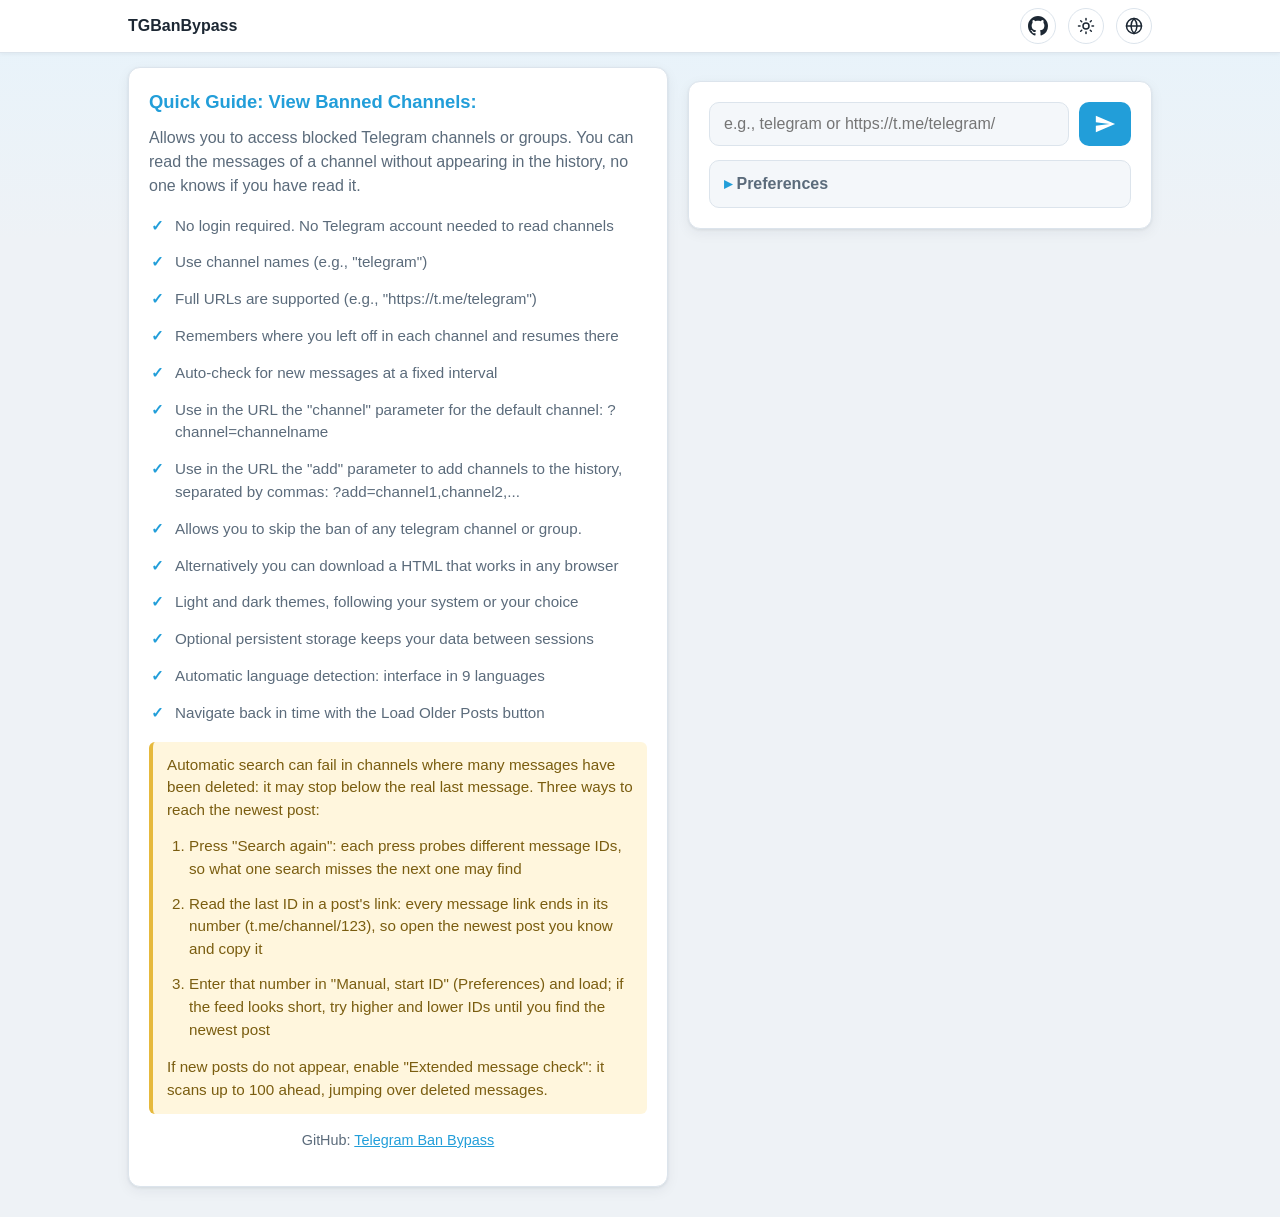
==== commit cbfab7ea: "ui: the heavy-deletion strategies box moves to the end of the guide The features list (what the tool" ====
--- a/public/index.html
+++ b/public/index.html
@@ -819,12 +819,12 @@
             <section class="card tips" id="tips-card">
                 <h3 id="quickGuideTitle"></h3>
                 <p id="quickGuideDescription"></p>
+                <ul id="featuresList"></ul>
                 <div class="search-info" id="searchInfo">
                     <p id="searchInfoText"></p>
                     <ol id="searchInfoSteps"></ol>
                     <p id="deepCheckInfoText"></p>
                 </div>
-                <ul id="featuresList"></ul>
                 <p class="github-link">GitHub: <a href="https://github.com/FranBarInstance/Telegram-Ban-Bypass" target="_blank">Telegram Ban Bypass</a></p>
             </section>
         </div>
@@ -1498,16 +1498,26 @@
             AUTO_SCROLL_WINDOW: 10000,
             SEARCH_GRID_STEP: 100000,
             SEARCH_GAP_STREAK: 10,
-            SEARCH_PARALLEL: 3,
+            SEARCH_PARALLEL: 5,
             SEARCH_LEVELS: [10000, 1000, 100, 10],
             SEARCH_FINAL_WINDOW: 1000,
-            SEARCH_FINAL_STREAK: 100,
+            // Confirmation depth above the found top at resolution 1.
+            // Every point here is a probe burned on a dead ID, so the
+            // value trades orphan-hunting reach (a live post above a
+            // 51-100 wide deletion gap stays out of reach) for ~50 fewer
+            // requests on every search; wider gaps defeat 100 just the
+            // same, and the re-search and the extended check cover the rest
+            SEARCH_FINAL_STREAK: 50,
             SEARCH_STREAK_ESCALATION: 3,
             SEARCH_MAX_ID: 3000000,
             SEARCH_PROGRESS_KEY: 'tgSearchProgress:',
             // How far below a dead saved ID "Search again" scans before
             // falling back to the from-zero search (IDs, not probes)
-            RESEARCH_DESCEND_WINDOW: 300
+            RESEARCH_DESCEND_WINDOW: 300,
+            // How long a new-message check may drag on before the Stop
+            // button is revealed in view: fast checks (every auto-check
+            // tick) never show it, a stuck one gets an abort
+            CHECK_STOP_DELAY: 3000
         };
         const state = {
             countInterval: 0,
@@ -1602,7 +1612,6 @@
             loadChannelBtn: document.getElementById('load-channel-btn'),
             startIdInput: document.getElementById('start-id-input'),
             startIdCheckbox: document.getElementById('pref-startid'),
-            searchInfo: document.getElementById('searchInfo'),
             searchInfoText: document.getElementById('searchInfoText'),
             toolbarChannel: document.getElementById('toolbar-channel'),
             checkNewRow: document.getElementById('check-new-row'),
@@ -1956,7 +1965,9 @@
                 const step = CONFIG.SEARCH_GRID_STEP;
                 let highest = anchor;
                 let fails = 0;
+                let probed = false;
                 for (let base = anchor + step + offset; base <= maxId; base += step * CONFIG.SEARCH_PARALLEL) {
+                    probed = true;
                     autoSearch.checkStop();
                     const ids = [];
                     for (let k = 0; k < CONFIG.SEARCH_PARALLEL; k++) {
@@ -1981,8 +1992,12 @@
                 // beyond it. With the standard ceiling refinement cannot
                 // bracket it, so report it as too large instead of returning
                 // a silently wrong ID; a custom, lower ceiling is not a size
-                // verdict and lets the caller keep the bracket.
-                return { highest, upper: maxId, capped: fails === 0 };
+                // verdict and lets the caller keep the bracket. Zero probes
+                // run (anchor already within one step of the ceiling) is
+                // "unknown", never "too large": capped needs at least one
+                // probe, or a re-search near SEARCH_MAX_ID would error out
+                // instead of settling the top from the saved anchor.
+                return { highest, upper: maxId, capped: fails === 0 && probed };
             },
             // When the first refinement pass proved the channel sparse, the
             // 1k pass escalates its tolerance once (x3) at its failure streak
@@ -2343,13 +2358,15 @@
         const manualSearch = {
             // Manual mode displays starting exactly from the entered Start ID.
             // The ID may name a deleted or not-yet-reached post, so it is
-            // probed once: only a Start ID that really exists becomes the
-            // channel's saved last ID. The stored value is therefore always
-            // the highest ID verified to exist (saveLastId keeps the max).
+            // probed with the search-grade retry (a single throttled answer
+            // must not discard a valid ID): only a Start ID that really
+            // exists becomes the channel's saved last ID. The stored value
+            // is therefore always the highest ID verified to exist
+            // (saveLastId keeps the max).
             async findLastPost(channelName, startId) {
                 const start = parseInt(startId, 10);
                 if (isNaN(start) || start <= 0) throw new Error(t.invalidStartId);
-                const exists = await messageChecker.checkExists(channelName, start);
+                const [exists] = await autoSearch.checkBatch(channelName, [start]);
                 autoSearch.displayResult(channelName, start, exists);
             }
         };
@@ -2367,7 +2384,9 @@
                 return script;
             },
             createPostScripts(start, numPosts) {
-                const end = start - numPosts + 1;
+                // IDs start at 1: a channel with fewer posts than the batch
+                // must not request embeds for IDs below 1
+                const end = Math.max(1, start - numPosts + 1);
                 const fragment = document.createDocumentFragment();
                 // Ascending order: oldest first, newest last (chat-style)
                 for (let n = end; n <= start; n++) {
@@ -2431,7 +2450,7 @@
                 }
             },
             // Keep the button in a busy state until most of the new batch is
-            // rendered (or 15 s max), so the user sees the loading progress
+            // rendered (or 6 s max), so the user sees the loading progress
             trackBatchReady(fromId, toId) {
                 const button = elements.loadMoreButton;
                 const total = toId - fromId + 1;
@@ -2619,6 +2638,7 @@
                 elements.checkNewButton.textContent = t.checking;
                 const base = state.lastPostId;
                 const startedAt = Date.now();
+                let slowCheckTimer = null;
                 try {
                     // The next CHECK_NEW_BLOCK IDs are appended to the feed
                     // right away: new posts show up instantly while the scan
@@ -2630,13 +2650,40 @@
                     const max = deep && document.getElementById('pref-deepcheck').checked ?
                                 utils.getDeepCheckMax() : CONFIG.CHECK_NEW_MAX;
                     const shown = Math.min(gap, max);
-                    const deadline = Date.now() + CONFIG.TIMEOUT_DURATION;
+                    // A scan beyond the appended window walks IDs one by one
+                    // and can run for minutes: the Stop button must be
+                    // reachable while it does, or the whole app locks with no
+                    // way out. Stop keeps the partial result — the IDs
+                    // confirmed so far are saved, the rest is retried on the
+                    // next check. The flag is cleared for every check, not
+                    // just the ones showing the button: a stopped deep scan
+                    // must not leave a stale true that silently aborts the
+                    // short checks that follow, the auto-check included.
+                    // Any check still running after CHECK_STOP_DELAY gets
+                    // the Stop button revealed in view: fast checks never
+                    // show it, a stuck one gets an abort without the user
+                    // hunting for a button parked above the feed
+                    autoSearch.stopRequested = false;
+                    if (max > shown) {
+                        elements.stopSearchBtn.disabled = false;
+                        elements.stopSearchBtn.style.display = 'block';
+                    }
+                    slowCheckTimer = setTimeout(() => {
+                        elements.stopSearchBtn.disabled = false;
+                        elements.stopSearchBtn.style.display = 'block';
+                        elements.stopSearchBtn.scrollIntoView({ block: 'nearest' });
+                    }, CONFIG.CHECK_STOP_DELAY);
                     let highest = base;
                     let fails = 0;
                     widgetLoader.appendRange(base + 1, base + shown);
                     iframeMonitor.start();
                     for (let offset = 1; offset <= shown; offset++) {
-                        if (await newMessages.judgeIframe(base + offset, deadline)) {
+                        if (autoSearch.stopRequested) break;
+                        // A per-embed deadline, not a shared one: a few
+                        // throttled early embeds would eat the whole window
+                        // and the rest would auto-resolve as missing,
+                        // dropping real posts from the feed
+                        if (await newMessages.judgeIframe(base + offset, Date.now() + CONFIG.TIMEOUT_DURATION)) {
                             highest = base + offset;
                             fails = 0;
                         } else {
@@ -2652,6 +2699,7 @@
                     // > 1 hides it behind a skipped offset). The deep check
                     // scans the whole range to jump over large purges.
                     for (let offset = shown + 1; offset <= max && (deep || fails < gap); offset++) {
+                        if (autoSearch.stopRequested) break;
                         if (await messageChecker.checkExists(state.currentChannel, base + offset)) {
                             highest = base + offset;
                             fails = 0;
@@ -2694,6 +2742,9 @@
                 } catch (error) {
                     console.error('Error checking new messages:', error);
                 } finally {
+                    clearTimeout(slowCheckTimer);
+                    elements.stopSearchBtn.style.display = 'none';
+                    elements.stopSearchBtn.disabled = false;
                     state.isLoading = false;
                     elements.checkNewButton.disabled = false;
                     if (Date.now() >= autoCheck.labelHoldUntil &&
